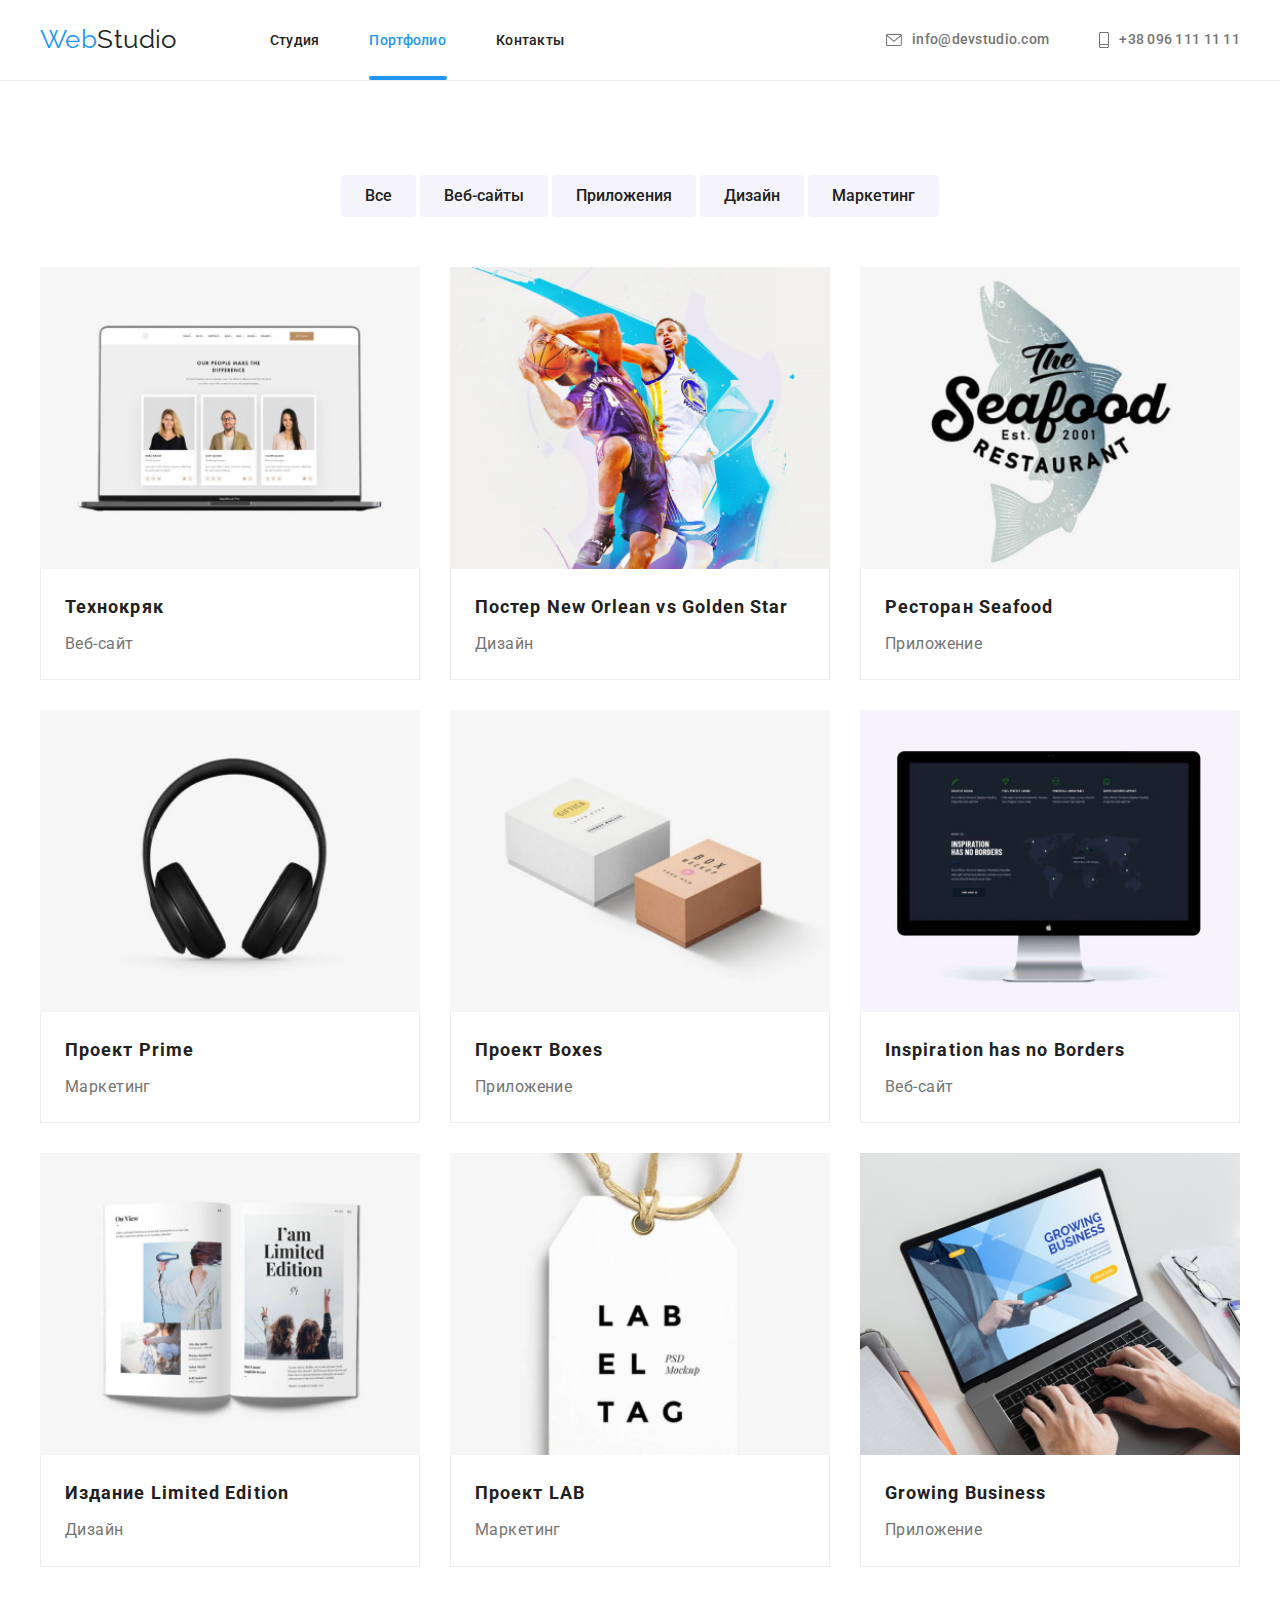
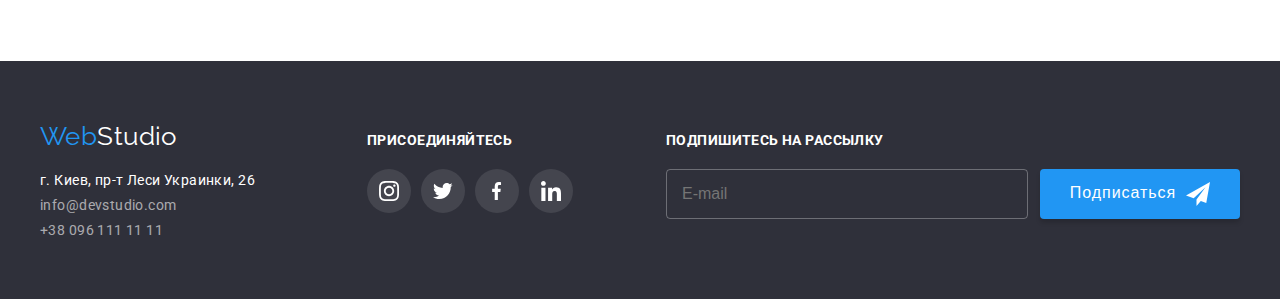
==== portfolio.html @ c222707d "Initial commit" ====
<!DOCTYPE html>
<html lang="ru">
<head>
    <meta charset="UTF-8">
    <meta http-equiv="X-UA-Compatible" content="IE=edge">
    <meta name="viewport" content="width=device-width, initial-scale=1.0">
    <title>WebStudio</title>
     <link rel="stylesheet" href="node_modules/modern-normalize/modern-normalize.css">
    <link href="https://fonts.googleapis.com/css2?family=Raleway:wght@700&family=Roboto:wght@400;500;700;900&display=swap" rel="stylesheet">
    <link rel="stylesheet" href="./css/style.css">
</head>
<body>
    <header class="header">
        <div class="container container-nav">
            <nav class="nav">
            <a href="./index.html" rel="noreferrer noopener" class="logo-link"><span class="logo-span">Web</span>Studio</a>
            <ul class="munu">
                <li class="munu-list"><a href="./index.html" target="_blank" rel="noreferrer noopener" class="menu-link">Студия</a></li>
                <li class="munu-list munu-list-portfolio"><a href="./portfolio.html" target="_blank" rel="noreferrer noopener" class="menu-link active">Портфолио</a></li>
                <li class="munu-list"><a href="#" target="_blank" rel="noreferrer noopener" class="menu-link">Контакты</a></li>
            </ul>
            </nav>
            <ul class="content">
                <li class="content-list content-mail">
                
                        <svg class="icons-logo" width="16" height="12">
                            <use href="./image/symbol-defs.svg#icon_mail"></use>
                        </svg>
                    
                  
                    <a href="mailto:info@devstudio.com" class="content-link">info@devstudio.com</a>
                </li>
                <li class="content-list content-phon">

                        <svg class="icons-logo" width="10" height="16">
                            <use href="./image/symbol-defs.svg#icon_phone"></use>
                        </svg>      
                                   

                    <a href="tel:0961111111" class="content-link">+38 096 111 11 11</a>
                </li>
            </ul>
        </div>
    </header>
    <main>
    
<section class="section portfolio">
    <div class="container">
        <h1 class="visually-hidden">Portfolio</h1>
            <ul class="portfolio-group">
                <li class="portfolio-list">
                    <button type="button" class="portfolio-button">Все</button>
                </li>
                <li class="portfolio-list">
                    <button type="button" class="portfolio-button">Веб-сайты</button>
                </li>
                <li class="portfolio-list">
                    <button type="button" class="portfolio-button">Приложения</button>
                </li>
                <li class="portfolio-list">
                    <button type="button" class="portfolio-button">Дизайн</button>
                </li>
                <li class="portfolio-list">
                    <button type="button" class="portfolio-button">Маркетинг</button>
                </li>
            </ul>

            <ul class="gallery">
                <li class="gallery-list">
                    <a class="gallery-link" href="#">
                        <img src="./image/website_1.jpg" alt="Технокряк" class="gallery-image" width="370" />
                        <div class="gallery-desc">
                            <p class="gallery-desc-text">Ресурс предлагает комплексные предложения с разным уровнем функционала и сервисов. Все это позволит посетителю получить исчерпывающие сведения? о компании или частном лице.</p>
                        </div>
                        <div class="gallery-cont">
                            <h2 class="gallery-title">Технокряк</h2>
                            <p class="gallery-text">Веб-сайт</p>
                        </div>
                    </a>
                </li>
                <li class="gallery-list">
                    <a class="gallery-link" href="#">
                    <image src="./image/basketball_2.jpg" alt="New Orlean vs Golden Star" class="gallery-image" width="370" />
                        <div class="gallery-desc">
                            <p class="gallery-desc-text">Ресурс предлагает комплексные предложения с разным уровнем функционала и сервисов. Все это позволит посетителю получить исчерпывающие сведения? о компании или частном лице.</p>
                        </div>
                        <div class="gallery-cont">
                            <h2 class="gallery-title">Постер New Orlean vs Golden Star</h2>
                            <p class="gallery-text">Дизайн</p>
                        </div>
                    </a>
                </li>
                <li class="gallery-list">
                    <a class="gallery-link" href="#">
                        <image src="./image/seafood_3.jpg" alt="Ресторан Seafood" class="gallery-image" width="370" />
                        <div class="gallery-desc">
                            <p class="gallery-desc-text">Ресурс предлагает комплексные предложения с разным уровнем функционала и сервисов. Все это позволит посетителю получить исчерпывающие сведения? о компании или частном лице.</p>
                        </div>
                        <div class="gallery-cont">
                            <h2 class="gallery-title">Ресторан Seafood</h2>
                            <p class="gallery-text">Приложение</p>
                        </div>
                    </a>
                </li>
                <li class="gallery-list">
                    <a class="gallery-link" href="#">
                        <image src="./image/headphones_4.jpg" alt="Проект Prime" class="gallery-image" width="370" />
                            <div class="gallery-desc">
                                <p class="gallery-desc-text">Ресурс предлагает комплексные предложения с разным уровнем функционала и сервисов. Все это позволит посетителю получить исчерпывающие сведения? о компании или частном лице.</p>
                            </div>
                            <div class="gallery-cont">
                                <h2 class="gallery-title">Проект Prime</h2>
                                <p class="gallery-text">Маркетинг</p>
                            </div>
                    </a>
                </li>
                <li class="gallery-list">
                    <a class="gallery-link" href="#">
                        <image src="./image/box_5.jpg" alt="Проект Boxes" class="gallery-image" width="370" />
                            <div class="gallery-desc">
                                <p class="gallery-desc-text">Ресурс предлагает комплексные предложения с разным уровнем функционала и сервисов. Все это позволит посетителю получить исчерпывающие сведения? о компании или частном лице.</p>
                            </div>
                            <div class="gallery-cont">
                                <h2 class="gallery-title">Проект Boxes</h2>
                                <p class="gallery-text">Приложение</p>
                            </div>
                </a>
                </li>
                <li class="gallery-list">
                    <a class="gallery-link" href="#">
                        <image src="./image/interface_6.jpg" alt="Вдохновение не имеет границ" class="gallery-image" width="370" />
                            <div class="gallery-desc">
                                <p class="gallery-desc-text">Ресурс предлагает комплексные предложения с разным уровнем функционала и сервисов. Все это позволит посетителю получить исчерпывающие сведения? о компании или частном лице.</p>
                            </div>
                            <div class="gallery-cont">
                                <h2 class="gallery-title">Inspiration has no Borders</h2>
                                <p class="gallery-text">Веб-сайт</p>
                            </div>
                    </a>     
                </li>
                <li class="gallery-list">
                    <a class="gallery-link" href="#">
                        <image src="./image/magazine_7.jpg" alt="Издание Limited Edition"  class="gallery-image" width="370" />
                            <div class="gallery-desc">
                                <p class="gallery-desc-text">Ресурс предлагает комплексные предложения с разным уровнем функционала и сервисов. Все это позволит посетителю получить исчерпывающие сведения? о компании или частном лице.</p>
                            </div>
                            <div class="gallery-cont">
                                <h2 class="gallery-title">Издание Limited Edition</h2>
                                <p class="gallery-text">Дизайн</p>
                            </div>
                    </a>        
                </li>
                <li class="gallery-list">
                    <a class="gallery-link" href="#">
                        <image src="./image/tag_8.jpg" alt="Проект LAB" class="gallery-image" width="370" />
                            <div class="gallery-desc">
                                <p class="gallery-desc-text">Ресурс предлагает комплексные предложения с разным уровнем функционала и сервисов. Все это позволит посетителю получить исчерпывающие сведения? о компании или частном лице.</p>
                            </div>
                            <div class="gallery-cont">
                                <h2 class="gallery-title">Проект LAB</h2>
                                <p class="gallery-text">Маркетинг</p>
                            </div>
                    </a>
                </li>
                <li class="gallery-list">
                    <a class="gallery-link" href="#">
                        <image src="./image/business_work_9.jpg" alt="Growing Business" class="gallery-image" width="370" />
                            <div class="gallery-desc">
                                <p class="gallery-desc-text">Ресурс предлагает комплексные предложения с разным уровнем функционала и сервисов. Все это позволит посетителю получить исчерпывающие сведения? о компании или частном лице.</p>
                            </div>
                                <div class="gallery-cont">
                                    <h2 class="gallery-title">Growing Business</h2>
                                    <p class="gallery-text">Приложение</p>
                                </div>
                    </a>
                </li>
            </ul>
    </div>
</section>
    </main>
    <footer class="footer">
        <div class="container footer-container">
            <div class="footer-first-block">
            <a href="#" rel="noreferrer noopener" class="logo-link link-footer"><span class="logo-span">Web</span>Studio</a>
                <address class="address">
                    <ul class="footer-content">
                        <li class="footer-list footer-address">г. Киев, пр-т Леси Украинки, 26</li>
                        <li class="footer-list">
                            <a href="mailto:info@devstudio.com" rel="noreferrer noopener" class="footer-link">info@devstudio.com</a>
                        </li>
                        <li class="footer-list">
                            <a href="tel:0961111111" rel="noreferrer noopener" class="footer-link">+38 096 111 11 11</a>
                        </li>
                    </ul>          
                </address>
            </div>
            <div class="footer-secko-block">
                <p class="footer-text-icon">присоединяйтесь</p>
                <ul class="footer-icon-block">
                    <li class="footer-icon-item">
                        <a href="#">
                            <svg class="footer-icon" width="20" height="20">
                                <use href="./image/symbol-defs.svg#icon_instagram-2"></use>
                            </svg> 
                        </a>
                    </li>
                    <li class="footer-icon-item">
                        <a href="#">
                            <svg class="footer-icon" width="20" height="20">
                                <use href="./image/symbol-defs.svg#icon_tw"></use>
                            </svg> 
                        </a>
                    </li>
                    <li class="footer-icon-item">
                        <a href="#">
                            <svg class="footer-icon" width="10" height="20">
                                <use href="./image/symbol-defs.svg#icon_facebook"></use>
                            </svg> 
                        </a>
                    </li>
                    <li class="footer-icon-item">
                        <a href="#">
                            <svg class="footer-icon" width="20" height="20">
                                <use href="./image/symbol-defs.svg#icon_linkedin"></use>
                            </svg> 
                        </a>
                    </li>
                </ul>
            </div>

            <div class="footer-form">
                <p class="footer-text-form">Подпишитесь на рассылку</p>
                <form class="footer-form-all">
                <!--<label for="mail" class="footer-label">E-mail</label> -->
                <input type="email" name="mail" class="footer-input" id="mail-footer"  placeholder="E-mail">
                <button class="form-button" type="submit" >Подписаться
                    <span class="form-buttom-wrap">
                    <svg class="form-telegram" width="24" height="24">
                        <use href="./image/symbol-defs.svg#icon-send"></use>
                    </svg> 
                    </span>
                </button>
                </form> 
            </div>

        </div>
    </footer>

</body>
</html>
---- css/style.css ----
:root {
    --brand-color: #2196F3;
    --secondary-color: #212121;
    --tripartite-color: #757575;
    --fourth-color: #ffffff;
    --black-color: #2F303A;
    --opacity-color: #ffffff99;
    --grey-color: #f5f4fa;
    --btn-hover: #188CE8;
    --border-color: #eeeeee;
    --icon-color: #AFB1B8;
    --card-set-gap: 30px;
}

body {
    font-family: 'Roboto', sans-serif;
    font-size: 14px;
    background-color: var(--fourth-color);
    color: var(--secondary-color);
    letter-spacing: 0.03em;
    margin: 0;
}

h1,
h2,
h3,
ul,
p {
    margin: 0;
}

img {
    display: block;
    max-width: 100%;
    height: auto;
}

.header {
    border-bottom: 1px solid #ECECEC;
}

.container {
    width: 1200px;
    padding-left: 15px;
    padding-right: 15px;
    margin: 0 auto;
}

.container-nav {
    display: flex;
    justify-content: space-between;
    padding-top: 24px;
    padding-bottom: 25px;
    
}

.nav {
    display: flex;
    
}

.logo-link {
    font-family: 'Raleway',sans-serif;
    font-size: 26px;
    line-height: 1.2;
    text-decoration: none;
    color: var(--secondary-color);
}

.logo-span {
    color: var(--brand-color);
}

.icons-logo {
    margin-right: 10px;
    fill: var(--tripartite-color);
}

.icons-logo:hover,
.icons-logo:focus {
    /*fill:var(--brand-color);*/
    transition: fill 250ms cubic-bezier(0.4, 0, 0.2, 1);
}

ul {
    list-style-type: none;
    padding: 0;
}

a {
    text-decoration: none;
}

.munu {
    display: flex;
    position: relative;
    align-items: center;
    margin-left: 93px;
}

.content {
    display: flex;
    align-items: center;
}

.munu-list {
    margin-right: 50px;
}

.munu-list:last-child {
    margin-right: 0px;
}

.munu-list-studio::after {
    content: '';
    display: flex;
    position: absolute;
    bottom: 0;
    margin-bottom: -25px;
    width: 48px;
    height: 4px;
    background: var(--brand-color);
    border-radius: 2px;
}


.munu-list-portfolio::after {
    content: '';
    display: flex;
    position: absolute;
    bottom: 0;
    margin-bottom: -25px;
    width: 78px;
    height: 4px;
    background: var(--brand-color);
    border-radius: 2px;
}

.content-list {
    display: flex;
    align-items: center;
    margin-left: 50px;
}
.content-list:first-child {
    margin-left: 0px;
}

.menu-link,
.content-link {
    font-weight: 500;
    line-height: 1.15px;
    letter-spacing: 0.02em;
    color: var(--secondary-color);
}

.menu-link,
.content-link {
    text-decoration: none;
}

.content-link {
    color: var(--tripartite-color);
}


.content-list:hover .icons-logo,
.content-list:focus .icons-logo {
    fill:var(--brand-color);
    transition: fill 250ms cubic-bezier(0.4, 0, 0.2, 1);
}

.munu .menu-link:hover,
.munu .menu-link:focus {
    color: var(--brand-color);
    transition: color 250ms cubic-bezier(0.4, 0, 0.2, 1);
}

.content .content-link:hover,
.content .content-link:focus {
    color: var(--brand-color);
    transition: color 250ms cubic-bezier(0.4, 0, 0.2, 1);
}

.active {
    color: var(--brand-color);
}

/*effective*/
.section {
    padding-top: 94px;
    padding-bottom: 94px;
}

.container-effective {
   
    text-align: center;
}

.effective {
       max-width: 1600px;
       height: 600px;
       margin: 0 auto;
       background-image: linear-gradient(to right, rgba(47, 48, 58, 0.4), rgba(47, 48, 58, 0.4)),
       url(../image/background_img.jpg);
        background-size: cover;
       background-color: var(--black-color);
       background-repeat: no-repeat;
}

.effective-title {
    font-weight: 900;
    font-size: 44px;
    line-height: 1.4;
    letter-spacing: 0.06em;
    text-transform: uppercase;
    color: var(--fourth-color);
    padding-top: 200px;
    
}

.effective-btn {
    font-family: 'Roboto', sans-serif;
    font-weight: 500;
    font-size: 16px;
    line-height: 1.9;
    align-items: center;
    text-align: center;
    letter-spacing: 0.06em;
    background-color: var(--brand-color);
    color: var(--fourth-color);
    min-width: 200px;
    min-height: 50px;
    box-shadow: 0px 4px 4px rgba(0, 0, 0, 0.15);
    border-radius: 4px;
    border-color: transparent;
    cursor: pointer;
    margin-top: 30px;
}

.effective-btn:hover,
.effective-btn:focus {
    background-color: var(--btn-hover);
    transition: background-color 250ms cubic-bezier(0.4, 0, 0.2, 1);
}



.visually-hidden {
    position: absolute;
    width: 1px;
    height: 1px;
    margin: -1px;
    padding: 0;
    overflow: hidden;
    border: 0;
    clip: rect(0 0 0 0);
}
.рeculiarities-tit-hide {
    font-size: 36px;
    line-height: 1.17;
    
    text-align: center;
}

.рeculiarities-img {
    display: flex;
    justify-content: center;
    align-items: center;
    min-height: 120px;
    background: var(--grey-color);
    text-align: center;
    border-radius: 4px;
}

.рeculiarities-title {
    margin-top: 30px;
    margin-bottom: 10px;
    line-height: 1.15;
    text-transform: uppercase; 
}

.рeculiarities-list {
    display: flex;
    justify-content: space-between;
}

.рeculiarities-block {
    width: 270px;
}

.рeculiarities-text {
    line-height: 1.7;
    color: var(--tripartite-color);
}

/*we-doing----------------we-doing*/

.we-doing {
    padding-top: 0;
}

.we-doing-title {
    font-size: 36px;
    line-height: 1.17;
    text-align: center;
    margin-bottom: 50px;
    
}

.we-doing-block {
    display: flex;
    flex-wrap: wrap;
    justify-content: space-between;
    
}

.our-team {
    background-color: var(--grey-color);
}


.our-team-block {
    display: flex;
    flex-wrap: wrap;
    justify-content: space-between; 
}

.we-doing-etem {
    position: relative;
}

.we-doing-text {
    position: absolute;
    width: 100%;
    font-size: 14px;
    line-height: 1.14;
    font-family: Roboto;
    font-weight: 500;
    text-align: center;
    padding-top: 27px;
    padding-bottom: 27px;
    color: var(--fourth-color);
    background-color: rgba(47, 48, 58, 0.8);
    text-transform: uppercase;
    left: 0;
    bottom: 0;
    
}



.our-team-social-networks {
    display: flex;
    justify-content: center;
    margin-top: 16px;
}


.our-team-networks {
    width: 44px;
    height: 44px;
    text-align: center;
    margin-right: 10px;
    border-radius: 50%;
    background: var(--fourth-color);  
}

.our-team-networks:last-child {
    margin-right: 0;
}

.our-team-icons {
    position: relative;
    top: 12px;
    fill: var(--icon-color);
}

.our-team-icons:hover,
.our-team-icons:focus {
    fill: var(--fourth-color);
}

.our-team-networks:hover,
.our-team-networks:focus {
    background: var(--brand-color);
}

.our-team-networks:hover .our-team-icons,
.our-team-networks:focus .our-team-icons {
    fill: var(--fourth-color);
    transition:  fill 250ms cubic-bezier(0.4, 0, 0.2, 1);
}


.our-team-list {
    box-shadow: 0px 1px 3px rgba(0, 0, 0, 0.12),
    0px 1px 1px rgba(0, 0, 0, 0.14),
    0px 2px 1px rgba(0, 0, 0, 0.2);
}


.our-team-cont {
    background: var(--fourth-color);
    border-radius: 0px 0px 4px 4px;
    padding-top: 30px;
    padding-bottom: 30px;
}

.our-team-title {
    font-size: 16px;
    line-height: 1.18;
    text-align: center;
    margin-bottom: 50px;
}


.our-team-title {
    margin-bottom: 10px;
    font-weight: 500;
    color: var(--secondary-color);
}

.our-team-title-text {
    font-size: 36px;
    line-height: 1.17;
    margin-bottom: 50px;
    text-align: center;
    color: var(--secondary-color);  
}

.our-team-text {  
    font-size: 16px;
    line-height: 1.18;
    text-align: center;
    color: var(--tripartite-color);
}


.clients-title {
    font-size: 36px;
    line-height: 1.17;
    text-align: center;
    margin-bottom: 50px;
}

.clients-block {
    display: flex;
    justify-content: space-between;
}

.clients-item {
    width: 170px;
    height: 90px;
    border-radius: 4px;
    text-align: center;
    border: 1px solid var(--icon-color); 
}

.clients-icons {
    margin-top: 23px;
    fill: var(--icon-color);
}

.clients-item:hover .clients-icons,
.clients-item:focus .clients-icons {
    fill: var(--brand-color);
    transition: fill 250ms cubic-bezier(0.4, 0, 0.2, 1);
}

.clients-item:hover,
.clients-item:focus {
    border: 1px solid var(--brand-color);
    transition: border 250ms cubic-bezier(0.4, 0, 0.2, 1);
}

.clients-icons:hover,
.clients-icons:focus {
    fill: var(--brand-color);
    transition: fill 250ms cubic-bezier(0.4, 0, 0.2, 1);
}

/* footer*/

.footer-container {
    display: flex;
    align-items: baseline;
}

.footer-first-block {
    flex-grow: 1;
}


.footer-secko-block {
    margin-left: 70px;
}



.footer-icon-block {
    display: flex;
}

.footer {
    padding-top: 60px;
    padding-bottom: 60px;
    background-color: var(--black-color);
}

.footer-list {
    margin-bottom: 9px;
}

.footer-list:last-child {
    margin-bottom: 0;
}

.link-footer,
.footer-address {
    font-style: normal;
    color: var(--fourth-color);
}

.footer-link {
    font-style: normal;
    line-height: 1.17;
    text-decoration: none;
    color: var(--opacity-color);
}

.address {
    margin-top: 20px;
}


.footer-text-icon, 
.footer-text-form {
    font-weight: 700;
    font-size: 14px;
    line-height: 1.14;
    letter-spacing: 0.03em;
    color: var(--fourth-color);
    text-transform: uppercase;
    margin-bottom: 20px;
}


.footer-icon-item {
    width: 44px;
    height: 44px;
    text-align: center;
    margin-right: 10px;
    background-color: rgba(255, 255, 255, 0.1);
    border-radius: 50%; 
}

.footer-icon-item:hover,
.footer-icon-item:focus {
     background-color: var(--brand-color);
     transition: background-color 250ms cubic-bezier(0.4, 0, 0.2, 1);
}

.footer-icon-item:last-child {
    margin-right: 0;
}

.footer-icon {
    position: relative;
    top: 12px;
    fill: var(--fourth-color);
}


.footer-form-all {
    display: flex;
}

.footer-form {
    margin-left: 93px;
}

.footer-input {
    width: 343px;
    height: 46px;
    font-size: 16px;
    line-height: 1.2;
    border: 1px solid rgba(255, 255, 255, 0.3);
    color: var(--fourth-color);
    border-radius: 4px;
    background: transparent;
    padding-left: 15px;
}

.footer-label {
    position: absolute;
    padding-top: 15px;
    padding-left: 16px;
    font-size: 16px;
    line-height: 1.2;
    color: rgba(255, 255, 255, 0.6);
}

.form-button {
    display: inline-flex;
    justify-content: center;
    min-width: 200px;
    min-height: 50px;
    font-size: 16px;
    line-height: 1.8;
    align-items: center;
    text-align: center;
    letter-spacing: 0.06em;
    color: #FFFFFF;
    box-shadow: 0px 4px 4px rgba(0, 0, 0, 0.15);
    border: 0px;
    border-radius: 4px;
    background: var(--brand-color);
    margin-left: 12px;
    cursor: pointer;
}

.form-buttom-wrap {
    width: 24px;
    height: 24px;
    margin-left: 10px;
}

.form-button:hover,
.form-button:focus {
    background-color: var(--btn-hover);
    transition: background-color 250ms cubic-bezier(0.4, 0, 0.2, 1);
  }


/*portfolio*/
.portfolio-group {
    display: flex;
    justify-content: center;
    margin-bottom: 50px;
    
}

.portfolio-list:nth-child(2n) {
    margin-left: 4px;
    margin-right: 4px;
}

.gallery {
    display: flex;
    flex-wrap: wrap;
    justify-content: space-between;
    
    margin-left: calc(-1 * var(--card-set-gap));
    margin-top: calc(-1 * var(--card-set-gap));
}

.portfolio-button {
    font-family: 'Roboto', sans-serif;
    font-weight: 500;
    font-size: 16px;
    line-height: 1.6;
    text-align: center;
    padding: 6px 22px;
    background: var(--grey-color);
    color: var(--secondary-color);
    border-radius: 4px;
    border-color: transparent;
    cursor: pointer;
}

.portfolio-button:hover,
.portfolio-button:focus {
    color: var(--fourth-color);
    background-color: var(--brand-color);
    transition: background-color, color 250ms cubic-bezier(0.4, 0, 0.2, 1);
}

.gallery-cont {
    position: relative;
    z-index: 1;
    background: var(--fourth-color);
    padding: 20px 24px;
    border-bottom: 1px solid var(--border-color);
    border-left: 1px solid var(--border-color);
    border-right: 1px solid var(--border-color);
}

.gallery-title {
    font-size: 18px;
    line-height: 2;
    letter-spacing: 0.06em;
    margin-bottom: 4px;
    color: var(--secondary-color); 
}


.gallery>.gallery-list {
    position: relative;
    overflow: hidden;
    flex-basis: calc(100% / 3 - var(--card-set-gap));
    margin-left: var(--card-set-gap);
    margin-top: var(--card-set-gap);
}

.gallery-image {
    min-width: 100%;
}


.gallery-desc {
    position: absolute;
    min-width: 100%;
    height: 302px;
    overflow: hidden;
    background-color: rgba(33, 150, 243, 0.9);
    transform: translateY(0%);
    transition: transform 250ms cubic-bezier(0.4, 0, 0.2, 1);
}



.gallery-desc-text {
    font-size: 18px;
    line-height: 1.5;
    padding: 63px 24px;
    color: var(--fourth-color);
}


.gallery-list:hover .gallery-desc, 
.gallery-list:focus .gallery-desc {
    transform: translateY(-100%);
    transition: transform 250ms cubic-bezier(0.4, 0, 0.2, 1);
}

.gallery-list:hover,
.gallery-list:focus{
    box-shadow: 0px 1px 1px rgba(0, 0, 0, 0.12),
    0px 4px 4px rgba(0, 0, 0, 0.06),
    1px 4px 6px rgba(0, 0, 0, 0.16);
    transition: box-shadow 250ms cubic-bezier(0.4, 0, 0.2, 1);
}

.gallery-link {
    display: block;
}

.gallery-text {
    font-size: 16px;
    line-height: 1.9;
    color: var(--tripartite-color);
}

.backdrop {
    position: fixed;
    top: 0;
    left: 0;
    width: 100%;
    height: 100%;
    background-color: rgba(0, 0, 0, 0.2);
    opacity: 1;
    transition: opacity 250ms cubic-bezier(0.4, 0, 0.2, 1);

}


.backdrop.is-hidden {
    opacity: 0;
    pointer-events: none;
}

.modal {
    position: absolute;
    top: 50%;
    left: 50%;
    padding: 40px;
    min-width: 528px;
    min-height: 581px;
    background-color: var(--fourth-color);
    transform: translate(-50%, -50%) scale(1);
    transition: transform 250ms cubic-bezier(0.4, 0, 0.2, 1);

}

.backdrop.is-hidden .modal {
    transform: translate(-50%, -50%) scale(0.9);
}


.backdrop-button {
    display: flex;
    justify-content: center;
    align-items: center;
    position: fixed;
    right: 8px;
    top: 8px;
    width: 30px;
    height: 30px;
    border-radius: 50%;
    background-color: var(--fourth-color);
    border: 1px solid rgba(0, 0, 0, 0.1);
    cursor: pointer;
}

.modal-close-icon {
    fill: #000000;
}

.modal-title {
    font-family: Roboto;
    font-style: normal;
    font-weight: 700;
    font-size: 20px;
    line-height: 1.15;  
    color: var(--secondary-color);
    text-align: center;
    margin-bottom: 12px;
}


.form {
    width: 448px;
    height: 342px;
    margin: 0 auto;
    text-align: center;
    
}


.input-block {
    position: relative;
    margin-top: 10px;
}


label, input {
    display:block;
}

.form-label {
    display: flex;
    font-family: Roboto;
    font-weight: 500;
    font-size: 12px;
    line-height: 1.1;
    letter-spacing: 0.01em;
    margin-bottom: 4px;

    color: var(--tripartite-color);
}

.form-input {
    width: 100%;
    height: 40px;
    padding-left: 40px;
    border: 1px solid rgba(33, 33, 33, 0.2);
    box-sizing: border-box;
    border-radius: 4px;
    
}

.form-textarea {
    display: block;
    height: 120px;
    padding: 15px 10px;
    resize: none;
}

.form-textarea::placeholder {
    font-family: Roboto,sans-serif;
    color: var(--tripartite-color);
    font-size: 14px;
    line-height: 1.14;
    letter-spacing: 0.01em;
} 


.button-form {
    min-width: 200px;
    height: 50px;
    font-family: Roboto, sans-serif;
    font-weight: 700;
    font-size: 16px;
    line-height: 1.9;
    letter-spacing: 0.06em;
    background-color: var(--brand-color);
    color: var(--fourth-color);
    margin-top: 30px;
    border: 0px;
    box-shadow: 0px 4px 4px rgba(0, 0, 0, 0.15);
    border-radius: 4px;
    cursor: pointer;
}

.button-form:hover,
.button-form:focus {
    background-color: var(--btn-hover);
    transition: background-color 250ms cubic-bezier(0.4, 0, 0.2, 1);
  }

.input-icon {
    display: inline-block;
    position: absolute;
    top: 35%;
    left: 15px;
    transform: translateY(50%);

}

.form-input:focus ~ .input-icon{
    fill: var(--brand-color);
    transition: background-color 250ms cubic-bezier(0.4, 0, 0.2, 1);
}

.www:focus ~ .form-textarea{
    fill: var(--brand-color);
    transition: background-color 250ms cubic-bezier(0.4, 0, 0.2, 1);
}


.form-input, .footer-input:focus-visible {
    outline: 0;
    outline-offset: 0;
}

.form-input:focus {
    border: 1px solid var(--brand-color);
    transition: background-color 250ms cubic-bezier(0.4, 0, 0.2, 1);
}

.label-checkbox-block {
    margin-top: 20px;
}

.label-checkbox {
    display: flex;
    justify-content: center;
    align-items: center;
    margin-top: 20px;   
}

.label-text{
    font-size: 14px;
    line-height: 1.7;
    color: var(--tripartite-color);
    margin-left: 8px;
}

.label-underline {
    color: var(--brand-color);
    text-decoration: underline;
}

.checkbox {
    position: absolute;
    appearance: none;
}

.icon-checkbox {
    display: inline-block;
    width: 16px;
    height: 15px;
    background: #FFFFFF;
    border: 2px solid var(--secondary-color);
    border-radius: 4px;
    box-sizing: unset;
}

.checkbox:checked + .icon-checkbox{
    background: var(--brand-color);
    background-image: url(../image/icon-check.svg);
    border: 2px solid var(--brand-color);
}
/*-------------------------------------------------*/
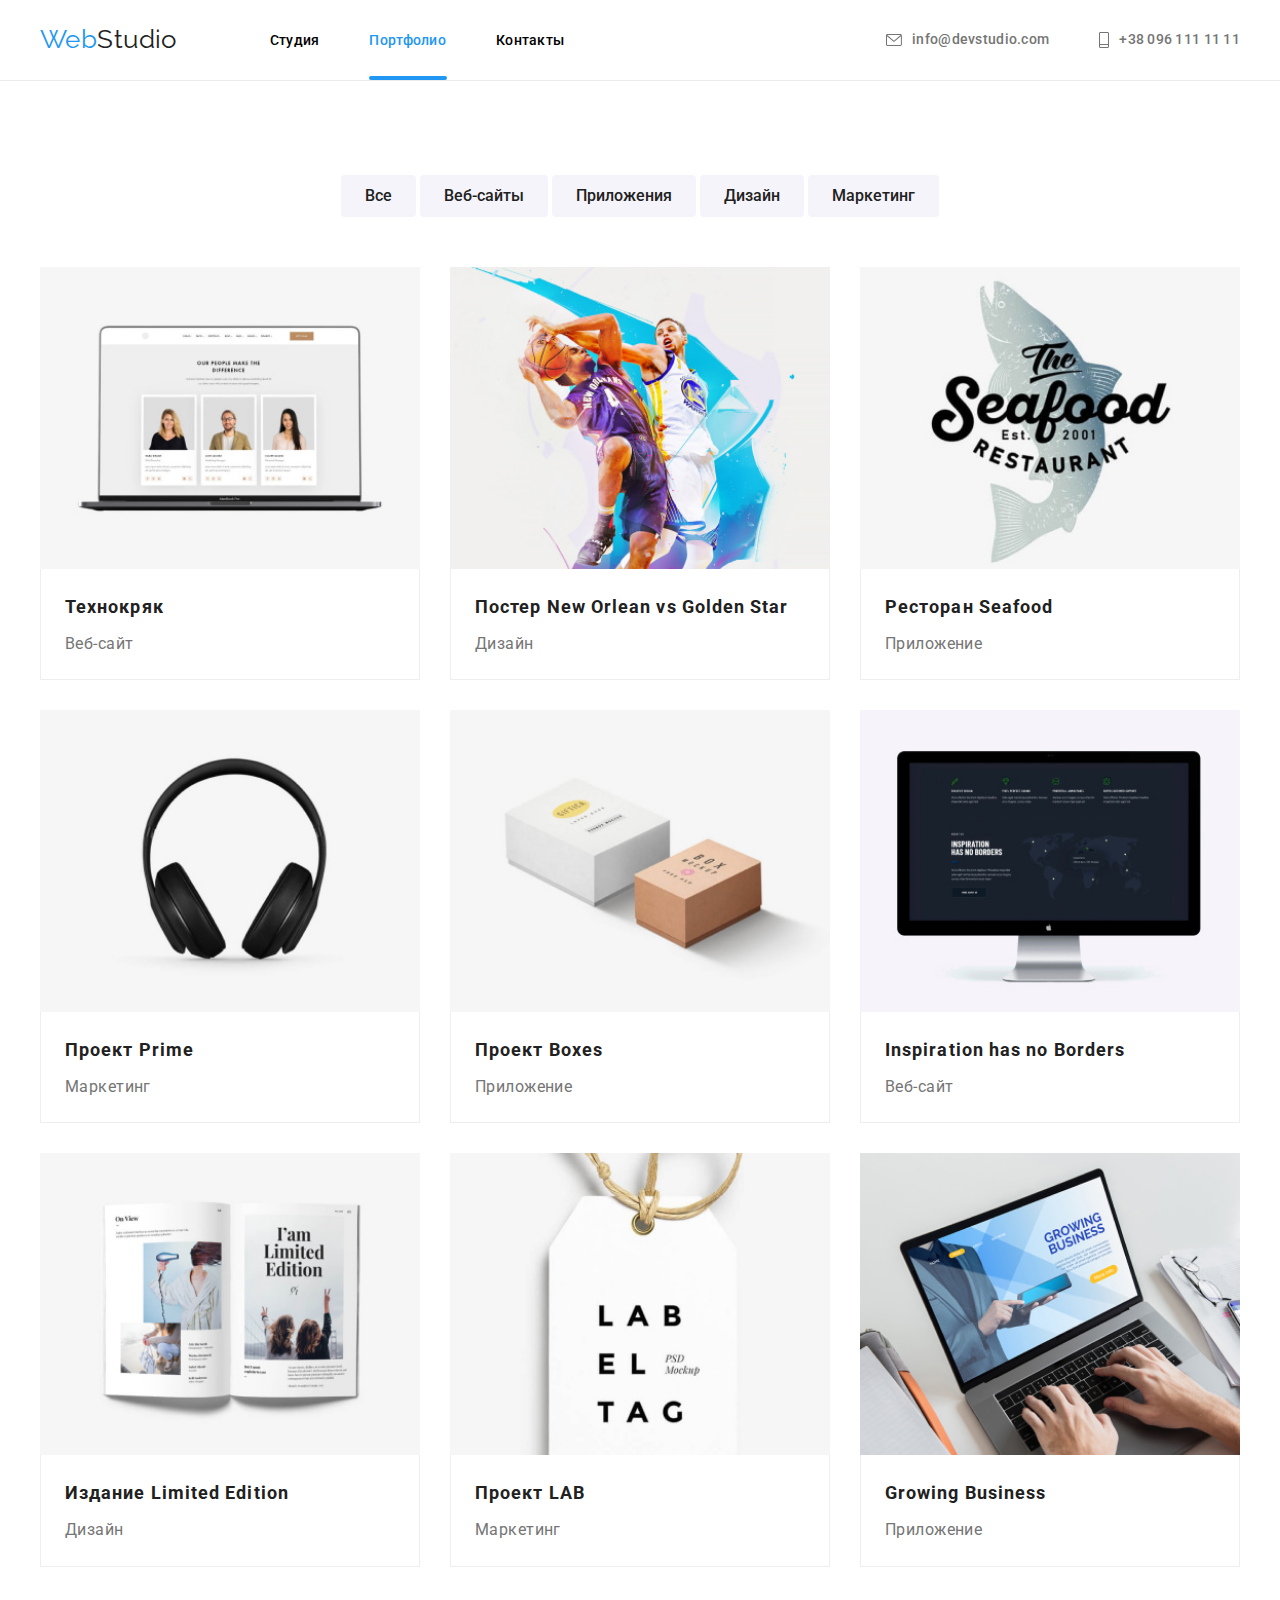
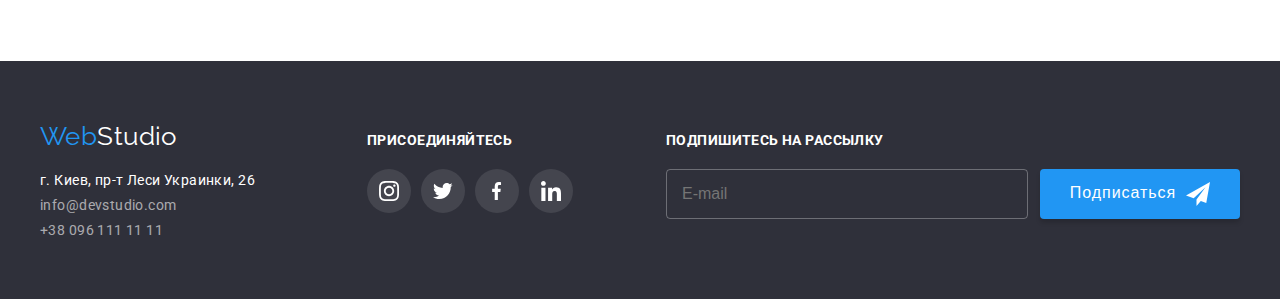
==== commit 8da24480: "sass" ====
--- a/portfolio.html
+++ b/portfolio.html
@@ -7,170 +7,170 @@
     <title>WebStudio</title>
      <link rel="stylesheet" href="node_modules/modern-normalize/modern-normalize.css">
     <link href="https://fonts.googleapis.com/css2?family=Raleway:wght@700&family=Roboto:wght@400;500;700;900&display=swap" rel="stylesheet">
-    <link rel="stylesheet" href="./css/style.css">
+    <link rel="stylesheet" href="./css/portfolio.min.css">
 </head>
 <body>
     <header class="header">
-        <div class="container container-nav">
+        <div class="container container__nav">
             <nav class="nav">
-            <a href="./index.html" rel="noreferrer noopener" class="logo-link"><span class="logo-span">Web</span>Studio</a>
-            <ul class="munu">
-                <li class="munu-list"><a href="./index.html" target="_blank" rel="noreferrer noopener" class="menu-link">Студия</a></li>
-                <li class="munu-list munu-list-portfolio"><a href="./portfolio.html" target="_blank" rel="noreferrer noopener" class="menu-link active">Портфолио</a></li>
-                <li class="munu-list"><a href="#" target="_blank" rel="noreferrer noopener" class="menu-link">Контакты</a></li>
+            <a href="./index.html" rel="noreferrer noopener" class="logo__link"><span class="logo__span">Web</span>Studio</a>
+            <ul class="menu">
+                <li class="menu__item"><a href="./index.html" target="_blank" rel="noreferrer noopener" class="menu__link">Студия</a></li>
+                <li class="menu__item menu__item--portfolio"><a href="./portfolio.html" target="_blank" rel="noreferrer noopener" class="menu__link menu__link--active">Портфолио</a></li>
+                <li class="menu__item"><a href="#" target="_blank" rel="noreferrer noopener" class="menu__link">Контакты</a></li>
             </ul>
             </nav>
             <ul class="content">
-                <li class="content-list content-mail">
+                <li class="content__item content-mail">
                 
-                        <svg class="icons-logo" width="16" height="12">
+                        <svg class="content__icons" width="16" height="12">
                             <use href="./image/symbol-defs.svg#icon_mail"></use>
                         </svg>
                     
                   
-                    <a href="mailto:info@devstudio.com" class="content-link">info@devstudio.com</a>
-                </li>
-                <li class="content-list content-phon">
-
-                        <svg class="icons-logo" width="10" height="16">
+                    <a href="mailto:info@devstudio.com" class="content__link">info@devstudio.com</a>
+                </li>
+                <li class="content__item content-phon">
+
+                        <svg class="content__icons" width="10" height="16">
                             <use href="./image/symbol-defs.svg#icon_phone"></use>
                         </svg>      
                                    
 
-                    <a href="tel:0961111111" class="content-link">+38 096 111 11 11</a>
+                    <a href="tel:0961111111" class="content__link">+38 096 111 11 11</a>
                 </li>
             </ul>
         </div>
     </header>
     <main>
     
-<section class="section portfolio">
+<section class="section portfolio-btn">
     <div class="container">
-        <h1 class="visually-hidden">Portfolio</h1>
-            <ul class="portfolio-group">
-                <li class="portfolio-list">
-                    <button type="button" class="portfolio-button">Все</button>
-                </li>
-                <li class="portfolio-list">
-                    <button type="button" class="portfolio-button">Веб-сайты</button>
-                </li>
-                <li class="portfolio-list">
-                    <button type="button" class="portfolio-button">Приложения</button>
-                </li>
-                <li class="portfolio-list">
-                    <button type="button" class="portfolio-button">Дизайн</button>
-                </li>
-                <li class="portfolio-list">
-                    <button type="button" class="portfolio-button">Маркетинг</button>
+        <h1 class="рeculiarities__title--hidden">Portfolio</h1>
+            <ul class="portfolio-btn__group">
+                <li class="portfolio-btn__item">
+                    <button type="button" class="portfolio-btn__button">Все</button>
+                </li>
+                <li class="portfolio-btn__item">
+                    <button type="button" class="portfolio-btn__button">Веб-сайты</button>
+                </li>
+                <li class="portfolio-btn__item">
+                    <button type="button" class="portfolio-btn__button">Приложения</button>
+                </li>
+                <li class="portfolio-btn__item">
+                    <button type="button" class="portfolio-btn__button">Дизайн</button>
+                </li>
+                <li class="portfolio-btn__item">
+                    <button type="button" class="portfolio-btn__button">Маркетинг</button>
                 </li>
             </ul>
 
             <ul class="gallery">
-                <li class="gallery-list">
-                    <a class="gallery-link" href="#">
-                        <img src="./image/website_1.jpg" alt="Технокряк" class="gallery-image" width="370" />
-                        <div class="gallery-desc">
-                            <p class="gallery-desc-text">Ресурс предлагает комплексные предложения с разным уровнем функционала и сервисов. Все это позволит посетителю получить исчерпывающие сведения? о компании или частном лице.</p>
-                        </div>
-                        <div class="gallery-cont">
-                            <h2 class="gallery-title">Технокряк</h2>
-                            <p class="gallery-text">Веб-сайт</p>
-                        </div>
-                    </a>
-                </li>
-                <li class="gallery-list">
-                    <a class="gallery-link" href="#">
-                    <image src="./image/basketball_2.jpg" alt="New Orlean vs Golden Star" class="gallery-image" width="370" />
-                        <div class="gallery-desc">
-                            <p class="gallery-desc-text">Ресурс предлагает комплексные предложения с разным уровнем функционала и сервисов. Все это позволит посетителю получить исчерпывающие сведения? о компании или частном лице.</p>
-                        </div>
-                        <div class="gallery-cont">
-                            <h2 class="gallery-title">Постер New Orlean vs Golden Star</h2>
-                            <p class="gallery-text">Дизайн</p>
-                        </div>
-                    </a>
-                </li>
-                <li class="gallery-list">
-                    <a class="gallery-link" href="#">
-                        <image src="./image/seafood_3.jpg" alt="Ресторан Seafood" class="gallery-image" width="370" />
-                        <div class="gallery-desc">
-                            <p class="gallery-desc-text">Ресурс предлагает комплексные предложения с разным уровнем функционала и сервисов. Все это позволит посетителю получить исчерпывающие сведения? о компании или частном лице.</p>
-                        </div>
-                        <div class="gallery-cont">
-                            <h2 class="gallery-title">Ресторан Seafood</h2>
-                            <p class="gallery-text">Приложение</p>
-                        </div>
-                    </a>
-                </li>
-                <li class="gallery-list">
-                    <a class="gallery-link" href="#">
-                        <image src="./image/headphones_4.jpg" alt="Проект Prime" class="gallery-image" width="370" />
-                            <div class="gallery-desc">
-                                <p class="gallery-desc-text">Ресурс предлагает комплексные предложения с разным уровнем функционала и сервисов. Все это позволит посетителю получить исчерпывающие сведения? о компании или частном лице.</p>
-                            </div>
-                            <div class="gallery-cont">
-                                <h2 class="gallery-title">Проект Prime</h2>
-                                <p class="gallery-text">Маркетинг</p>
-                            </div>
-                    </a>
-                </li>
-                <li class="gallery-list">
-                    <a class="gallery-link" href="#">
-                        <image src="./image/box_5.jpg" alt="Проект Boxes" class="gallery-image" width="370" />
-                            <div class="gallery-desc">
-                                <p class="gallery-desc-text">Ресурс предлагает комплексные предложения с разным уровнем функционала и сервисов. Все это позволит посетителю получить исчерпывающие сведения? о компании или частном лице.</p>
-                            </div>
-                            <div class="gallery-cont">
-                                <h2 class="gallery-title">Проект Boxes</h2>
-                                <p class="gallery-text">Приложение</p>
+                <li class="gallery__item">
+                    <a class="gallery__link" href="#">
+                        <img src="./image/website_1.jpg" alt="Технокряк" class="gallery__image" width="370" />
+                        <div class="gallery__desc">
+                            <p class="gallery__paragraph">Ресурс предлагает комплексные предложения с разным уровнем функционала и сервисов. Все это позволит посетителю получить исчерпывающие сведения? о компании или частном лице.</p>
+                        </div>
+                        <div class="gallery__wrap">
+                            <h2 class="gallery__title">Технокряк</h2>
+                            <p class="gallery__text">Веб-сайт</p>
+                        </div>
+                    </a>
+                </li>
+                <li class="gallery__item">
+                    <a class="gallery__link" href="#">
+                    <image src="./image/basketball_2.jpg" alt="New Orlean vs Golden Star" class="gallery__image" width="370" />
+                        <div class="gallery__desc">
+                            <p class="gallery__paragraph">Ресурс предлагает комплексные предложения с разным уровнем функционала и сервисов. Все это позволит посетителю получить исчерпывающие сведения? о компании или частном лице.</p>
+                        </div>
+                        <div class="gallery__wrap">
+                            <h2 class="gallery__title">Постер New Orlean vs Golden Star</h2>
+                            <p class="gallery__text">Дизайн</p>
+                        </div>
+                    </a>
+                </li>
+                <li class="gallery__item">
+                    <a class="gallery__link" href="#">
+                        <image src="./image/seafood_3.jpg" alt="Ресторан Seafood" class="gallery__image" width="370" />
+                        <div class="gallery__desc">
+                            <p class="gallery__paragraph">Ресурс предлагает комплексные предложения с разным уровнем функционала и сервисов. Все это позволит посетителю получить исчерпывающие сведения? о компании или частном лице.</p>
+                        </div>
+                        <div class="gallery__wrap">
+                            <h2 class="gallery__title">Ресторан Seafood</h2>
+                            <p class="gallery__text">Приложение</p>
+                        </div>
+                    </a>
+                </li>
+                <li class="gallery__item">
+                    <a class="gallery__link" href="#">
+                        <image src="./image/headphones_4.jpg" alt="Проект Prime" class="gallery__image" width="370" />
+                            <div class="gallery__desc">
+                                <p class="gallery__paragraph">Ресурс предлагает комплексные предложения с разным уровнем функционала и сервисов. Все это позволит посетителю получить исчерпывающие сведения? о компании или частном лице.</p>
+                            </div>
+                            <div class="gallery__wrap">
+                                <h2 class="gallery__title">Проект Prime</h2>
+                                <p class="gallery__text">Маркетинг</p>
+                            </div>
+                    </a>
+                </li>
+                <li class="gallery__item">
+                    <a class="gallery__link" href="#">
+                        <image src="./image/box_5.jpg" alt="Проект Boxes" class="gallery__image" width="370" />
+                            <div class="gallery__desc">
+                                <p class="gallery__paragraph">Ресурс предлагает комплексные предложения с разным уровнем функционала и сервисов. Все это позволит посетителю получить исчерпывающие сведения? о компании или частном лице.</p>
+                            </div>
+                            <div class="gallery__wrap">
+                                <h2 class="gallery__title">Проект Boxes</h2>
+                                <p class="gallery__text">Приложение</p>
                             </div>
                 </a>
                 </li>
-                <li class="gallery-list">
-                    <a class="gallery-link" href="#">
-                        <image src="./image/interface_6.jpg" alt="Вдохновение не имеет границ" class="gallery-image" width="370" />
-                            <div class="gallery-desc">
-                                <p class="gallery-desc-text">Ресурс предлагает комплексные предложения с разным уровнем функционала и сервисов. Все это позволит посетителю получить исчерпывающие сведения? о компании или частном лице.</p>
-                            </div>
-                            <div class="gallery-cont">
-                                <h2 class="gallery-title">Inspiration has no Borders</h2>
-                                <p class="gallery-text">Веб-сайт</p>
+                <li class="gallery__item">
+                    <a class="gallery__link" href="#">
+                        <image src="./image/interface_6.jpg" alt="Вдохновение не имеет границ" class="gallery__image" width="370" />
+                            <div class="gallery__desc">
+                                <p class="gallery__paragraph">Ресурс предлагает комплексные предложения с разным уровнем функционала и сервисов. Все это позволит посетителю получить исчерпывающие сведения? о компании или частном лице.</p>
+                            </div>
+                            <div class="gallery__wrap">
+                                <h2 class="gallery__title">Inspiration has no Borders</h2>
+                                <p class="gallery__text">Веб-сайт</p>
                             </div>
                     </a>     
                 </li>
-                <li class="gallery-list">
-                    <a class="gallery-link" href="#">
-                        <image src="./image/magazine_7.jpg" alt="Издание Limited Edition"  class="gallery-image" width="370" />
-                            <div class="gallery-desc">
-                                <p class="gallery-desc-text">Ресурс предлагает комплексные предложения с разным уровнем функционала и сервисов. Все это позволит посетителю получить исчерпывающие сведения? о компании или частном лице.</p>
-                            </div>
-                            <div class="gallery-cont">
-                                <h2 class="gallery-title">Издание Limited Edition</h2>
-                                <p class="gallery-text">Дизайн</p>
+                <li class="gallery__item">
+                    <a class="gallery__link" href="#">
+                        <image src="./image/magazine_7.jpg" alt="Издание Limited Edition"  class="gallery__image" width="370" />
+                            <div class="gallery__desc">
+                                <p class="gallery__paragraph">Ресурс предлагает комплексные предложения с разным уровнем функционала и сервисов. Все это позволит посетителю получить исчерпывающие сведения? о компании или частном лице.</p>
+                            </div>
+                            <div class="gallery__wrap">
+                                <h2 class="gallery__title">Издание Limited Edition</h2>
+                                <p class="gallery__text">Дизайн</p>
                             </div>
                     </a>        
                 </li>
-                <li class="gallery-list">
-                    <a class="gallery-link" href="#">
-                        <image src="./image/tag_8.jpg" alt="Проект LAB" class="gallery-image" width="370" />
-                            <div class="gallery-desc">
-                                <p class="gallery-desc-text">Ресурс предлагает комплексные предложения с разным уровнем функционала и сервисов. Все это позволит посетителю получить исчерпывающие сведения? о компании или частном лице.</p>
-                            </div>
-                            <div class="gallery-cont">
-                                <h2 class="gallery-title">Проект LAB</h2>
-                                <p class="gallery-text">Маркетинг</p>
-                            </div>
-                    </a>
-                </li>
-                <li class="gallery-list">
-                    <a class="gallery-link" href="#">
-                        <image src="./image/business_work_9.jpg" alt="Growing Business" class="gallery-image" width="370" />
-                            <div class="gallery-desc">
-                                <p class="gallery-desc-text">Ресурс предлагает комплексные предложения с разным уровнем функционала и сервисов. Все это позволит посетителю получить исчерпывающие сведения? о компании или частном лице.</p>
-                            </div>
-                                <div class="gallery-cont">
-                                    <h2 class="gallery-title">Growing Business</h2>
-                                    <p class="gallery-text">Приложение</p>
+                <li class="gallery__item">
+                    <a class="gallery__link" href="#">
+                        <image src="./image/tag_8.jpg" alt="Проект LAB" class="gallery__image" width="370" />
+                            <div class="gallery__desc">
+                                <p class="gallery__paragraph">Ресурс предлагает комплексные предложения с разным уровнем функционала и сервисов. Все это позволит посетителю получить исчерпывающие сведения? о компании или частном лице.</p>
+                            </div>
+                            <div class="gallery__wrap">
+                                <h2 class="gallery__title">Проект LAB</h2>
+                                <p class="gallery__text">Маркетинг</p>
+                            </div>
+                    </a>
+                </li>
+                <li class="gallery__item">
+                    <a class="gallery__link" href="#">
+                        <image src="./image/business_work_9.jpg" alt="Growing Business" class="gallery__image" width="370" />
+                            <div class="gallery__desc">
+                                <p class="gallery__paragraph">Ресурс предлагает комплексные предложения с разным уровнем функционала и сервисов. Все это позволит посетителю получить исчерпывающие сведения? о компании или частном лице.</p>
+                            </div>
+                                <div class="gallery__wrap">
+                                    <h2 class="gallery__title">Growing Business</h2>
+                                    <p class="gallery__text">Приложение</p>
                                 </div>
                     </a>
                 </li>
@@ -179,48 +179,48 @@
 </section>
     </main>
     <footer class="footer">
-        <div class="container footer-container">
-            <div class="footer-first-block">
-            <a href="#" rel="noreferrer noopener" class="logo-link link-footer"><span class="logo-span">Web</span>Studio</a>
+        <div class="container footer__container">
+            <div class="footer-location">
+            <a href="#" rel="noreferrer noopener" class="logo__link footer-location__logo"><span class="logo__span">Web</span>Studio</a>
                 <address class="address">
-                    <ul class="footer-content">
-                        <li class="footer-list footer-address">г. Киев, пр-т Леси Украинки, 26</li>
-                        <li class="footer-list">
-                            <a href="mailto:info@devstudio.com" rel="noreferrer noopener" class="footer-link">info@devstudio.com</a>
+                    <ul class="footer-location__content">
+                        <li class="footer-location__item footer-location__address">г. Киев, пр-т Леси Украинки, 26</li>
+                        <li class="footer-location__item">
+                            <a href="mailto:info@devstudio.com" rel="noreferrer noopener" class="footer-location__link">info@devstudio.com</a>
                         </li>
-                        <li class="footer-list">
-                            <a href="tel:0961111111" rel="noreferrer noopener" class="footer-link">+38 096 111 11 11</a>
+                        <li class="footer-location__item">
+                            <a href="tel:0961111111" rel="noreferrer noopener" class="footer-location__link">+38 096 111 11 11</a>
                         </li>
                     </ul>          
                 </address>
             </div>
-            <div class="footer-secko-block">
-                <p class="footer-text-icon">присоединяйтесь</p>
-                <ul class="footer-icon-block">
-                    <li class="footer-icon-item">
-                        <a href="#">
-                            <svg class="footer-icon" width="20" height="20">
+            <div class="footer-networks">
+                <p class="footer-networks__text">присоединяйтесь</p>
+                <ul class="footer-networks__block">
+                    <li class="footer-networks__item">
+                        <a href="#">
+                            <svg class="footer-networks__icon" width="20" height="20">
                                 <use href="./image/symbol-defs.svg#icon_instagram-2"></use>
                             </svg> 
                         </a>
                     </li>
-                    <li class="footer-icon-item">
-                        <a href="#">
-                            <svg class="footer-icon" width="20" height="20">
+                    <li class="footer-networks__item">
+                        <a href="#">
+                            <svg class="footer-networks__icon" width="20" height="20">
                                 <use href="./image/symbol-defs.svg#icon_tw"></use>
                             </svg> 
                         </a>
                     </li>
-                    <li class="footer-icon-item">
-                        <a href="#">
-                            <svg class="footer-icon" width="10" height="20">
+                    <li class="footer-networks__item">
+                        <a href="#">
+                            <svg class="footer-networks__icon" width="10" height="20">
                                 <use href="./image/symbol-defs.svg#icon_facebook"></use>
                             </svg> 
                         </a>
                     </li>
-                    <li class="footer-icon-item">
-                        <a href="#">
-                            <svg class="footer-icon" width="20" height="20">
+                    <li class="footer-networks__item">
+                        <a href="#">
+                            <svg class="footer-networks__icon" width="20" height="20">
                                 <use href="./image/symbol-defs.svg#icon_linkedin"></use>
                             </svg> 
                         </a>
@@ -229,13 +229,12 @@
             </div>
 
             <div class="footer-form">
-                <p class="footer-text-form">Подпишитесь на рассылку</p>
-                <form class="footer-form-all">
-                <!--<label for="mail" class="footer-label">E-mail</label> -->
-                <input type="email" name="mail" class="footer-input" id="mail-footer"  placeholder="E-mail">
-                <button class="form-button" type="submit" >Подписаться
-                    <span class="form-buttom-wrap">
-                    <svg class="form-telegram" width="24" height="24">
+                <p class="footer-form__text">Подпишитесь на рассылку</p>
+                <form class="footer-form__wrap">
+                <input type="email" name="mail" class="footer-form__input" id="mail-footer"  placeholder="E-mail">
+                <button class="footer-form__button" type="submit">Подписаться
+                    <span class="footer-form__span">
+                    <svg class="footer-form__telegram" width="24" height="24">
                         <use href="./image/symbol-defs.svg#icon-send"></use>
                     </svg> 
                     </span>
--- a/css/portfolio.min.css
+++ b/css/portfolio.min.css
@@ -0,0 +1 @@
+body{font-family:"Roboto",sans-serif;font-size:14px;background-color:var(--fourth-color);color:var(--secondary-color);letter-spacing:.03em;margin:0}h1,h2,h3,ul,p{margin:0}img{display:block;max-width:100%;height:auto}ul{list-style-type:none;padding:0}a{text-decoration:none}label,input{display:block}.header{border-bottom:1px solid #ececec}.container{width:1200px;padding-left:15px;padding-right:15px;margin:0 auto}.menu__link,.content__link{font-weight:500;line-height:1.15px;letter-spacing:.02em;color:var(--secondary-color);text-decoration:none}.section{padding-top:94px;padding-bottom:94px}.рeculiarities__title--hide{font-size:36px;line-height:1.17;text-align:center}.рeculiarities__title--hidden{position:absolute;width:1px;height:1px;margin:-1px;padding:0;overflow:hidden;border:0;clip:rect(0 0 0 0)}.address{margin-top:20px}.container__nav{display:-webkit-box;display:-ms-flexbox;display:flex;-webkit-box-pack:justify;-ms-flex-pack:justify;justify-content:space-between;padding-top:24px;padding-bottom:25px}.nav{display:-webkit-box;display:-ms-flexbox;display:flex}.logo__link{font-family:"Raleway",sans-serif;font-size:26px;line-height:1.2;text-decoration:none;color:#212121}.logo__span{color:#2196f3}.menu{display:-webkit-box;display:-ms-flexbox;display:flex;position:relative;-webkit-box-align:center;-ms-flex-align:center;align-items:center;margin-left:93px}.menu__item{margin-right:50px}.menu__item:last-child{margin-right:0px}.menu-item__studio::after{content:"";display:-webkit-box;display:-ms-flexbox;display:flex;position:absolute;bottom:0;margin-bottom:-25px;width:48px;height:4px;background:#2196f3;border-radius:2px}.menu__item--portfolio::after{content:"";display:-webkit-box;display:-ms-flexbox;display:flex;position:absolute;bottom:0;margin-bottom:-25px;width:78px;height:4px;background:#2196f3;border-radius:2px}.menu .menu__link:hover,.menu .menu__link:focus{color:#2196f3;-webkit-transition:color 250ms cubic-bezier(0.4, 0, 0.2, 1);transition:color 250ms cubic-bezier(0.4, 0, 0.2, 1)}.menu__link--active{color:#2196f3}.content{display:-webkit-box;display:-ms-flexbox;display:flex;-webkit-box-align:center;-ms-flex-align:center;align-items:center}.content__item{display:-webkit-box;display:-ms-flexbox;display:flex;-webkit-box-align:center;-ms-flex-align:center;align-items:center;margin-left:50px}.content__item:first-child{margin-left:0px}.content__icons{margin-right:10px;fill:#757575}.content__icons:hover,.content__icons:focus{-webkit-transition:fill 250ms cubic-bezier(0.4, 0, 0.2, 1);transition:fill 250ms cubic-bezier(0.4, 0, 0.2, 1)}.content__link{color:#757575}.content__item:hover .content__icons,.content__item:focus .content__icons{fill:#2196f3;-webkit-transition:fill 250ms cubic-bezier(0.4, 0, 0.2, 1);transition:fill 250ms cubic-bezier(0.4, 0, 0.2, 1)}.content .content__link:hover,.content .content__link:focus{color:#2196f3;-webkit-transition:color 250ms cubic-bezier(0.4, 0, 0.2, 1);transition:color 250ms cubic-bezier(0.4, 0, 0.2, 1)}.portfolio-btn__group{display:-webkit-box;display:-ms-flexbox;display:flex;-webkit-box-pack:center;-ms-flex-pack:center;justify-content:center;margin-bottom:50px}.portfolio-btn__item:nth-child(2n){margin-left:4px;margin-right:4px}.portfolio-btn__button{font-family:"Roboto",sans-serif;font-weight:500;font-size:16px;line-height:1.6;text-align:center;padding:6px 22px;background:#f5f4fa;color:#212121;border-radius:4px;border-color:rgba(0,0,0,0);cursor:pointer}.portfolio-btn__button:hover,.portfolio-btn__button:focus{color:#fff;background-color:#2196f3;-webkit-transition:background-color,color 250ms cubic-bezier(0.4, 0, 0.2, 1);transition:background-color,color 250ms cubic-bezier(0.4, 0, 0.2, 1)}.gallery{display:-webkit-box;display:-ms-flexbox;display:flex;-ms-flex-wrap:wrap;flex-wrap:wrap;-webkit-box-pack:justify;-ms-flex-pack:justify;justify-content:space-between;margin-left:-30px;margin-top:-30px}.gallery>.gallery__item{position:relative;overflow:hidden;-ms-flex-preferred-size:calc(33.3333333333% - 30px);flex-basis:calc(33.3333333333% - 30px);margin-left:30px;margin-top:30px}.gallery__item:hover .gallery__desc,.gallery__item:focus .gallery__desc{-webkit-transform:translateY(-100%);transform:translateY(-100%);-webkit-transition:-webkit-transform 250ms cubic-bezier(0.4, 0, 0.2, 1);transition:-webkit-transform 250ms cubic-bezier(0.4, 0, 0.2, 1);transition:transform 250ms cubic-bezier(0.4, 0, 0.2, 1);transition:transform 250ms cubic-bezier(0.4, 0, 0.2, 1), -webkit-transform 250ms cubic-bezier(0.4, 0, 0.2, 1)}.gallery__item:hover,.gallery__item:focus{-webkit-box-shadow:0px 1px 1px rgba(0,0,0,.12),0px 4px 4px rgba(0,0,0,.06),1px 4px 6px rgba(0,0,0,.16);box-shadow:0px 1px 1px rgba(0,0,0,.12),0px 4px 4px rgba(0,0,0,.06),1px 4px 6px rgba(0,0,0,.16);-webkit-transition:-webkit-box-shadow 250ms cubic-bezier(0.4, 0, 0.2, 1);transition:-webkit-box-shadow 250ms cubic-bezier(0.4, 0, 0.2, 1);transition:box-shadow 250ms cubic-bezier(0.4, 0, 0.2, 1);transition:box-shadow 250ms cubic-bezier(0.4, 0, 0.2, 1), -webkit-box-shadow 250ms cubic-bezier(0.4, 0, 0.2, 1)}.gallery__link{display:block}.gallery__image{min-width:100%}.gallery__desc{position:absolute;min-width:100%;height:302px;overflow:hidden;background-color:rgba(33,150,243,.9);-webkit-transform:translateY(0%);transform:translateY(0%);-webkit-transition:-webkit-transform 250ms cubic-bezier(0.4, 0, 0.2, 1);transition:-webkit-transform 250ms cubic-bezier(0.4, 0, 0.2, 1);transition:transform 250ms cubic-bezier(0.4, 0, 0.2, 1);transition:transform 250ms cubic-bezier(0.4, 0, 0.2, 1), -webkit-transform 250ms cubic-bezier(0.4, 0, 0.2, 1)}.gallery__paragraph{font-size:18px;line-height:1.5;padding:63px 24px;color:#fff}.gallery__wrap{position:relative;z-index:1;background:#fff;padding:20px 24px;border-bottom:1px solid #eee;border-left:1px solid #eee;border-right:1px solid #eee}.gallery__text{font-size:16px;line-height:1.9;color:#757575}.gallery__title{font-size:18px;line-height:2;letter-spacing:.06em;margin-bottom:4px;color:#212121}.footer{padding-top:60px;padding-bottom:60px;background-color:#2f303a}.footer__container{display:-webkit-box;display:-ms-flexbox;display:flex;-webkit-box-align:baseline;-ms-flex-align:baseline;align-items:baseline}.footer-location{-webkit-box-flex:1;-ms-flex-positive:1;flex-grow:1}.footer-location__link{font-style:normal;line-height:1.17;text-decoration:none;color:rgba(255,255,255,.6)}.footer-location__logo,.footer-location__address{font-style:normal;color:#fff}.footer-location__item{margin-bottom:9px}.footer-location__item:last-child{margin-bottom:0}.footer-networks{margin-left:70px}.footer-networks__block{display:-webkit-box;display:-ms-flexbox;display:flex}.footer-networks__item:last-child{margin-right:0}.footer-networks__icon{position:relative;top:12px;fill:#fff}.footer-networks__text{font-weight:700;font-size:14px;line-height:1.14;letter-spacing:.03em;color:#fff;text-transform:uppercase;margin-bottom:20px}.footer-networks__item{width:44px;height:44px;text-align:center;margin-right:10px;background-color:rgba(255,255,255,.1);border-radius:50%}.footer-networks__item:hover,.footer-networks__item:focus{background-color:#2196f3;-webkit-transition:background-color 250ms cubic-bezier(0.4, 0, 0.2, 1);transition:background-color 250ms cubic-bezier(0.4, 0, 0.2, 1)}.footer-form{margin-left:93px}.footer-form__wrap{display:-webkit-box;display:-ms-flexbox;display:flex}.footer-form__text{font-weight:700;font-size:14px;line-height:1.14;letter-spacing:.03em;color:#fff;text-transform:uppercase;margin-bottom:20px}.footer-form__input{width:343px;height:46px;font-size:16px;line-height:1.2;border:1px solid rgba(255,255,255,.3);color:#fff;border-radius:4px;background:rgba(0,0,0,0);padding-left:15px}.footer-form__label{position:absolute;padding-top:15px;padding-left:16px;font-size:16px;line-height:1.2;color:rgba(255,255,255,.6)}.footer-form__button{display:-webkit-inline-box;display:-ms-inline-flexbox;display:inline-flex;-webkit-box-pack:center;-ms-flex-pack:center;justify-content:center;min-width:200px;min-height:50px;font-size:16px;line-height:1.8;-webkit-box-align:center;-ms-flex-align:center;align-items:center;text-align:center;letter-spacing:.06em;color:#fff;-webkit-box-shadow:0px 4px 4px rgba(0,0,0,.15);box-shadow:0px 4px 4px rgba(0,0,0,.15);border:0px;border-radius:4px;background:#2196f3;margin-left:12px;cursor:pointer}.footer-form__span{width:24px;height:24px;margin-left:10px}.footer-form__button:hover,.footer-form__button:focus{background-color:#188ce8;-webkit-transition:background-color 250ms cubic-bezier(0.4, 0, 0.2, 1);transition:background-color 250ms cubic-bezier(0.4, 0, 0.2, 1)}/*# sourceMappingURL=portfolio.min.css.map */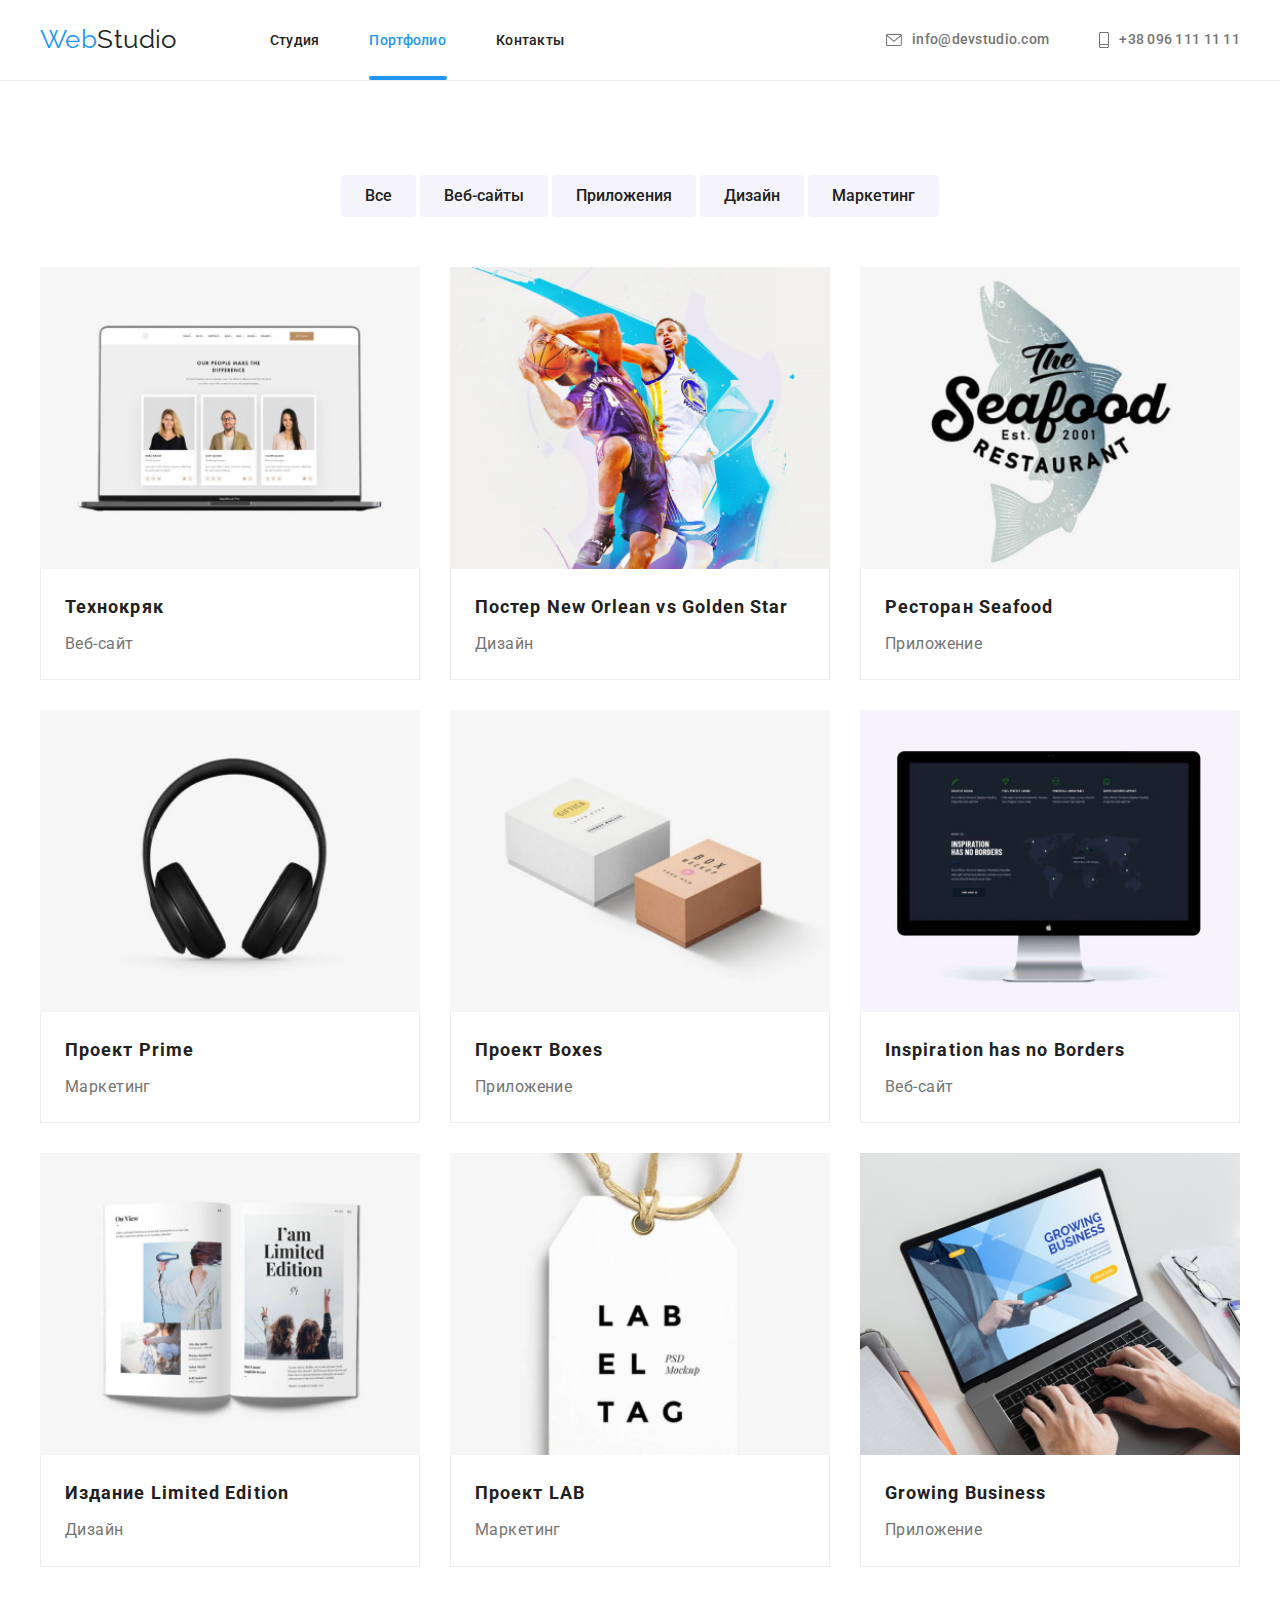
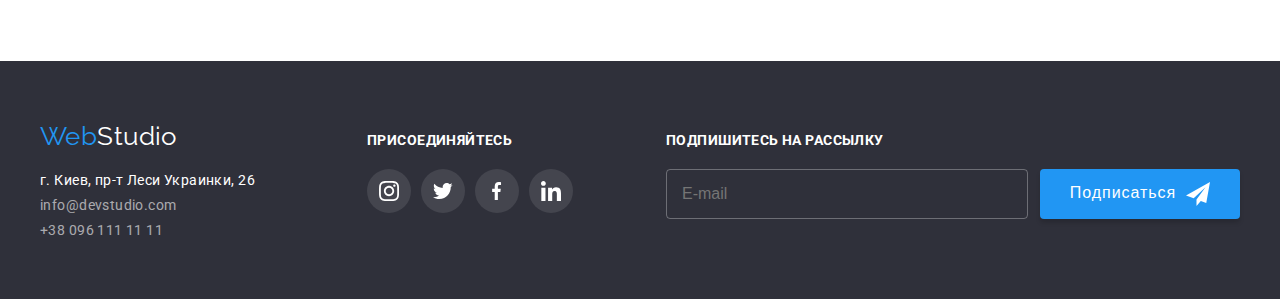
==== commit 0de68e30: "work 7 3.0" ====
--- a/portfolio.html
+++ b/portfolio.html
@@ -195,7 +195,7 @@
                 </address>
             </div>
             <div class="footer-networks">
-                <p class="footer-networks__text">присоединяйтесь</p>
+                <p class="footer-title">присоединяйтесь</p>
                 <ul class="footer-networks__block">
                     <li class="footer-networks__item">
                         <a href="#">
@@ -229,7 +229,7 @@
             </div>
 
             <div class="footer-form">
-                <p class="footer-form__text">Подпишитесь на рассылку</p>
+                <p class="footer-title">Подпишитесь на рассылку</p>
                 <form class="footer-form__wrap">
                 <input type="email" name="mail" class="footer-form__input" id="mail-footer"  placeholder="E-mail">
                 <button class="footer-form__button" type="submit">Подписаться
--- a/css/portfolio.min.css
+++ b/css/portfolio.min.css
@@ -1 +1 @@
-body{font-family:"Roboto",sans-serif;font-size:14px;background-color:var(--fourth-color);color:var(--secondary-color);letter-spacing:.03em;margin:0}h1,h2,h3,ul,p{margin:0}img{display:block;max-width:100%;height:auto}ul{list-style-type:none;padding:0}a{text-decoration:none}label,input{display:block}.header{border-bottom:1px solid #ececec}.container{width:1200px;padding-left:15px;padding-right:15px;margin:0 auto}.menu__link,.content__link{font-weight:500;line-height:1.15px;letter-spacing:.02em;color:var(--secondary-color);text-decoration:none}.section{padding-top:94px;padding-bottom:94px}.рeculiarities__title--hide{font-size:36px;line-height:1.17;text-align:center}.рeculiarities__title--hidden{position:absolute;width:1px;height:1px;margin:-1px;padding:0;overflow:hidden;border:0;clip:rect(0 0 0 0)}.address{margin-top:20px}.container__nav{display:-webkit-box;display:-ms-flexbox;display:flex;-webkit-box-pack:justify;-ms-flex-pack:justify;justify-content:space-between;padding-top:24px;padding-bottom:25px}.nav{display:-webkit-box;display:-ms-flexbox;display:flex}.logo__link{font-family:"Raleway",sans-serif;font-size:26px;line-height:1.2;text-decoration:none;color:#212121}.logo__span{color:#2196f3}.menu{display:-webkit-box;display:-ms-flexbox;display:flex;position:relative;-webkit-box-align:center;-ms-flex-align:center;align-items:center;margin-left:93px}.menu__item{margin-right:50px}.menu__item:last-child{margin-right:0px}.menu-item__studio::after{content:"";display:-webkit-box;display:-ms-flexbox;display:flex;position:absolute;bottom:0;margin-bottom:-25px;width:48px;height:4px;background:#2196f3;border-radius:2px}.menu__item--portfolio::after{content:"";display:-webkit-box;display:-ms-flexbox;display:flex;position:absolute;bottom:0;margin-bottom:-25px;width:78px;height:4px;background:#2196f3;border-radius:2px}.menu .menu__link:hover,.menu .menu__link:focus{color:#2196f3;-webkit-transition:color 250ms cubic-bezier(0.4, 0, 0.2, 1);transition:color 250ms cubic-bezier(0.4, 0, 0.2, 1)}.menu__link--active{color:#2196f3}.content{display:-webkit-box;display:-ms-flexbox;display:flex;-webkit-box-align:center;-ms-flex-align:center;align-items:center}.content__item{display:-webkit-box;display:-ms-flexbox;display:flex;-webkit-box-align:center;-ms-flex-align:center;align-items:center;margin-left:50px}.content__item:first-child{margin-left:0px}.content__icons{margin-right:10px;fill:#757575}.content__icons:hover,.content__icons:focus{-webkit-transition:fill 250ms cubic-bezier(0.4, 0, 0.2, 1);transition:fill 250ms cubic-bezier(0.4, 0, 0.2, 1)}.content__link{color:#757575}.content__item:hover .content__icons,.content__item:focus .content__icons{fill:#2196f3;-webkit-transition:fill 250ms cubic-bezier(0.4, 0, 0.2, 1);transition:fill 250ms cubic-bezier(0.4, 0, 0.2, 1)}.content .content__link:hover,.content .content__link:focus{color:#2196f3;-webkit-transition:color 250ms cubic-bezier(0.4, 0, 0.2, 1);transition:color 250ms cubic-bezier(0.4, 0, 0.2, 1)}.portfolio-btn__group{display:-webkit-box;display:-ms-flexbox;display:flex;-webkit-box-pack:center;-ms-flex-pack:center;justify-content:center;margin-bottom:50px}.portfolio-btn__item:nth-child(2n){margin-left:4px;margin-right:4px}.portfolio-btn__button{font-family:"Roboto",sans-serif;font-weight:500;font-size:16px;line-height:1.6;text-align:center;padding:6px 22px;background:#f5f4fa;color:#212121;border-radius:4px;border-color:rgba(0,0,0,0);cursor:pointer}.portfolio-btn__button:hover,.portfolio-btn__button:focus{color:#fff;background-color:#2196f3;-webkit-transition:background-color,color 250ms cubic-bezier(0.4, 0, 0.2, 1);transition:background-color,color 250ms cubic-bezier(0.4, 0, 0.2, 1)}.gallery{display:-webkit-box;display:-ms-flexbox;display:flex;-ms-flex-wrap:wrap;flex-wrap:wrap;-webkit-box-pack:justify;-ms-flex-pack:justify;justify-content:space-between;margin-left:-30px;margin-top:-30px}.gallery>.gallery__item{position:relative;overflow:hidden;-ms-flex-preferred-size:calc(33.3333333333% - 30px);flex-basis:calc(33.3333333333% - 30px);margin-left:30px;margin-top:30px}.gallery__item:hover .gallery__desc,.gallery__item:focus .gallery__desc{-webkit-transform:translateY(-100%);transform:translateY(-100%);-webkit-transition:-webkit-transform 250ms cubic-bezier(0.4, 0, 0.2, 1);transition:-webkit-transform 250ms cubic-bezier(0.4, 0, 0.2, 1);transition:transform 250ms cubic-bezier(0.4, 0, 0.2, 1);transition:transform 250ms cubic-bezier(0.4, 0, 0.2, 1), -webkit-transform 250ms cubic-bezier(0.4, 0, 0.2, 1)}.gallery__item:hover,.gallery__item:focus{-webkit-box-shadow:0px 1px 1px rgba(0,0,0,.12),0px 4px 4px rgba(0,0,0,.06),1px 4px 6px rgba(0,0,0,.16);box-shadow:0px 1px 1px rgba(0,0,0,.12),0px 4px 4px rgba(0,0,0,.06),1px 4px 6px rgba(0,0,0,.16);-webkit-transition:-webkit-box-shadow 250ms cubic-bezier(0.4, 0, 0.2, 1);transition:-webkit-box-shadow 250ms cubic-bezier(0.4, 0, 0.2, 1);transition:box-shadow 250ms cubic-bezier(0.4, 0, 0.2, 1);transition:box-shadow 250ms cubic-bezier(0.4, 0, 0.2, 1), -webkit-box-shadow 250ms cubic-bezier(0.4, 0, 0.2, 1)}.gallery__link{display:block}.gallery__image{min-width:100%}.gallery__desc{position:absolute;min-width:100%;height:302px;overflow:hidden;background-color:rgba(33,150,243,.9);-webkit-transform:translateY(0%);transform:translateY(0%);-webkit-transition:-webkit-transform 250ms cubic-bezier(0.4, 0, 0.2, 1);transition:-webkit-transform 250ms cubic-bezier(0.4, 0, 0.2, 1);transition:transform 250ms cubic-bezier(0.4, 0, 0.2, 1);transition:transform 250ms cubic-bezier(0.4, 0, 0.2, 1), -webkit-transform 250ms cubic-bezier(0.4, 0, 0.2, 1)}.gallery__paragraph{font-size:18px;line-height:1.5;padding:63px 24px;color:#fff}.gallery__wrap{position:relative;z-index:1;background:#fff;padding:20px 24px;border-bottom:1px solid #eee;border-left:1px solid #eee;border-right:1px solid #eee}.gallery__text{font-size:16px;line-height:1.9;color:#757575}.gallery__title{font-size:18px;line-height:2;letter-spacing:.06em;margin-bottom:4px;color:#212121}.footer{padding-top:60px;padding-bottom:60px;background-color:#2f303a}.footer__container{display:-webkit-box;display:-ms-flexbox;display:flex;-webkit-box-align:baseline;-ms-flex-align:baseline;align-items:baseline}.footer-location{-webkit-box-flex:1;-ms-flex-positive:1;flex-grow:1}.footer-location__link{font-style:normal;line-height:1.17;text-decoration:none;color:rgba(255,255,255,.6)}.footer-location__logo,.footer-location__address{font-style:normal;color:#fff}.footer-location__item{margin-bottom:9px}.footer-location__item:last-child{margin-bottom:0}.footer-networks{margin-left:70px}.footer-networks__block{display:-webkit-box;display:-ms-flexbox;display:flex}.footer-networks__item:last-child{margin-right:0}.footer-networks__icon{position:relative;top:12px;fill:#fff}.footer-networks__text{font-weight:700;font-size:14px;line-height:1.14;letter-spacing:.03em;color:#fff;text-transform:uppercase;margin-bottom:20px}.footer-networks__item{width:44px;height:44px;text-align:center;margin-right:10px;background-color:rgba(255,255,255,.1);border-radius:50%}.footer-networks__item:hover,.footer-networks__item:focus{background-color:#2196f3;-webkit-transition:background-color 250ms cubic-bezier(0.4, 0, 0.2, 1);transition:background-color 250ms cubic-bezier(0.4, 0, 0.2, 1)}.footer-form{margin-left:93px}.footer-form__wrap{display:-webkit-box;display:-ms-flexbox;display:flex}.footer-form__text{font-weight:700;font-size:14px;line-height:1.14;letter-spacing:.03em;color:#fff;text-transform:uppercase;margin-bottom:20px}.footer-form__input{width:343px;height:46px;font-size:16px;line-height:1.2;border:1px solid rgba(255,255,255,.3);color:#fff;border-radius:4px;background:rgba(0,0,0,0);padding-left:15px}.footer-form__label{position:absolute;padding-top:15px;padding-left:16px;font-size:16px;line-height:1.2;color:rgba(255,255,255,.6)}.footer-form__button{display:-webkit-inline-box;display:-ms-inline-flexbox;display:inline-flex;-webkit-box-pack:center;-ms-flex-pack:center;justify-content:center;min-width:200px;min-height:50px;font-size:16px;line-height:1.8;-webkit-box-align:center;-ms-flex-align:center;align-items:center;text-align:center;letter-spacing:.06em;color:#fff;-webkit-box-shadow:0px 4px 4px rgba(0,0,0,.15);box-shadow:0px 4px 4px rgba(0,0,0,.15);border:0px;border-radius:4px;background:#2196f3;margin-left:12px;cursor:pointer}.footer-form__span{width:24px;height:24px;margin-left:10px}.footer-form__button:hover,.footer-form__button:focus{background-color:#188ce8;-webkit-transition:background-color 250ms cubic-bezier(0.4, 0, 0.2, 1);transition:background-color 250ms cubic-bezier(0.4, 0, 0.2, 1)}/*# sourceMappingURL=portfolio.min.css.map */+body{font-family:"Roboto",sans-serif;font-size:14px;background-color:var(--fourth-color);color:var(--secondary-color);letter-spacing:.03em;margin:0}h1,h2,h3,ul,p{margin:0}img{display:block;max-width:100%;height:auto}ul{list-style-type:none;padding:0}a{text-decoration:none}label,input{display:block}.header{border-bottom:1px solid #ececec}.container{width:1200px;padding-left:15px;padding-right:15px;margin:0 auto}.menu__link,.content__link{font-weight:500;line-height:1.15px;letter-spacing:.02em;color:#212121;text-decoration:none}.section{padding-top:94px;padding-bottom:94px}.general-title{font-size:36px;line-height:1.17;text-align:center;margin-bottom:50px}.рeculiarities__title--hide{font-size:36px;line-height:1.17;text-align:center}.рeculiarities__title--hidden{position:absolute;width:1px;height:1px;margin:-1px;padding:0;overflow:hidden;border:0;clip:rect(0 0 0 0)}.footer-title{font-weight:700;font-size:14px;line-height:1.14;letter-spacing:.03em;color:#fff;text-transform:uppercase;margin-bottom:20px}.address{margin-top:20px}.container__nav{display:-webkit-box;display:-ms-flexbox;display:flex;-webkit-box-pack:justify;-ms-flex-pack:justify;justify-content:space-between;padding-top:24px;padding-bottom:25px}.nav{display:-webkit-box;display:-ms-flexbox;display:flex}.logo__link{font-family:"Raleway",sans-serif;font-size:26px;line-height:1.2;text-decoration:none;color:#212121}.logo__span{color:#2196f3}.menu{display:-webkit-box;display:-ms-flexbox;display:flex;position:relative;-webkit-box-align:center;-ms-flex-align:center;align-items:center;margin-left:93px}.menu__item{margin-right:50px}.menu__item:last-child{margin-right:0px}.menu-item__studio::after{content:"";display:-webkit-box;display:-ms-flexbox;display:flex;position:absolute;bottom:0;margin-bottom:-25px;width:48px;height:4px;background:#2196f3;border-radius:2px}.menu__item--portfolio::after{content:"";display:-webkit-box;display:-ms-flexbox;display:flex;position:absolute;bottom:0;margin-bottom:-25px;width:78px;height:4px;background:#2196f3;border-radius:2px}.menu .menu__link:hover,.menu .menu__link:focus{color:#2196f3;-webkit-transition:color 250ms cubic-bezier(0.4, 0, 0.2, 1);transition:color 250ms cubic-bezier(0.4, 0, 0.2, 1)}.menu__link--active{color:#2196f3}.content{display:-webkit-box;display:-ms-flexbox;display:flex;-webkit-box-align:center;-ms-flex-align:center;align-items:center}.content__item{display:-webkit-box;display:-ms-flexbox;display:flex;-webkit-box-align:center;-ms-flex-align:center;align-items:center;margin-left:50px}.content__item:first-child{margin-left:0px}.content__icons{margin-right:10px;fill:#757575}.content__icons__icons:hover,.content__icons__icons:focus{-webkit-transition:fill 250ms cubic-bezier(0.4, 0, 0.2, 1);transition:fill 250ms cubic-bezier(0.4, 0, 0.2, 1)}.content__link{color:#757575}.content .content__link:hover,.content .content__link:focus{color:#2196f3;-webkit-transition:color 250ms cubic-bezier(0.4, 0, 0.2, 1);transition:color 250ms cubic-bezier(0.4, 0, 0.2, 1)}.content__item:hover .content__icons,.content__item:focus .content__icons{fill:#2196f3;-webkit-transition:fill 250ms cubic-bezier(0.4, 0, 0.2, 1);transition:fill 250ms cubic-bezier(0.4, 0, 0.2, 1)}.portfolio-btn__group{display:-webkit-box;display:-ms-flexbox;display:flex;-webkit-box-pack:center;-ms-flex-pack:center;justify-content:center;margin-bottom:50px}.portfolio-btn__item:nth-child(2n){margin-left:4px;margin-right:4px}.portfolio-btn__button{font-family:"Roboto",sans-serif;font-weight:500;font-size:16px;line-height:1.6;text-align:center;padding:6px 22px;background:#f5f4fa;color:#212121;border-radius:4px;border-color:rgba(0,0,0,0);cursor:pointer}.portfolio-btn__button:hover,.portfolio-btn__button:focus{color:#fff;background-color:#2196f3;-webkit-transition:background-color,color 250ms cubic-bezier(0.4, 0, 0.2, 1);transition:background-color,color 250ms cubic-bezier(0.4, 0, 0.2, 1)}.gallery{display:-webkit-box;display:-ms-flexbox;display:flex;-ms-flex-wrap:wrap;flex-wrap:wrap;-webkit-box-pack:justify;-ms-flex-pack:justify;justify-content:space-between;margin-left:-30px;margin-top:-30px}.gallery>.gallery__item{position:relative;overflow:hidden;-ms-flex-preferred-size:calc(33.3333333333% - 30px);flex-basis:calc(33.3333333333% - 30px);margin-left:30px;margin-top:30px}.gallery__item:hover .gallery__desc,.gallery__item:focus .gallery__desc{-webkit-transform:translateY(-100%);transform:translateY(-100%);-webkit-transition:-webkit-transform 250ms cubic-bezier(0.4, 0, 0.2, 1);transition:-webkit-transform 250ms cubic-bezier(0.4, 0, 0.2, 1);transition:transform 250ms cubic-bezier(0.4, 0, 0.2, 1);transition:transform 250ms cubic-bezier(0.4, 0, 0.2, 1), -webkit-transform 250ms cubic-bezier(0.4, 0, 0.2, 1)}.gallery__item:hover,.gallery__item:focus{-webkit-box-shadow:0px 1px 1px rgba(0,0,0,.12),0px 4px 4px rgba(0,0,0,.06),1px 4px 6px rgba(0,0,0,.16);box-shadow:0px 1px 1px rgba(0,0,0,.12),0px 4px 4px rgba(0,0,0,.06),1px 4px 6px rgba(0,0,0,.16);-webkit-transition:-webkit-box-shadow 250ms cubic-bezier(0.4, 0, 0.2, 1);transition:-webkit-box-shadow 250ms cubic-bezier(0.4, 0, 0.2, 1);transition:box-shadow 250ms cubic-bezier(0.4, 0, 0.2, 1);transition:box-shadow 250ms cubic-bezier(0.4, 0, 0.2, 1), -webkit-box-shadow 250ms cubic-bezier(0.4, 0, 0.2, 1)}.gallery__link{display:block}.gallery__image{min-width:100%}.gallery__desc{position:absolute;min-width:100%;height:302px;overflow:hidden;background-color:rgba(33,150,243,.9);-webkit-transform:translateY(0%);transform:translateY(0%);-webkit-transition:-webkit-transform 250ms cubic-bezier(0.4, 0, 0.2, 1);transition:-webkit-transform 250ms cubic-bezier(0.4, 0, 0.2, 1);transition:transform 250ms cubic-bezier(0.4, 0, 0.2, 1);transition:transform 250ms cubic-bezier(0.4, 0, 0.2, 1), -webkit-transform 250ms cubic-bezier(0.4, 0, 0.2, 1)}.gallery__paragraph{font-size:18px;line-height:1.5;padding:63px 24px;color:#fff}.gallery__wrap{position:relative;z-index:1;background:#fff;padding:20px 24px;border-bottom:1px solid #eee;border-left:1px solid #eee;border-right:1px solid #eee}.gallery__text{font-size:16px;line-height:1.9;color:#757575}.gallery__title{font-size:18px;line-height:2;letter-spacing:.06em;margin-bottom:4px;color:#212121}.footer{padding-top:60px;padding-bottom:60px;background-color:#2f303a}.footer__container{display:-webkit-box;display:-ms-flexbox;display:flex;-webkit-box-align:baseline;-ms-flex-align:baseline;align-items:baseline}.footer-location{-webkit-box-flex:1;-ms-flex-positive:1;flex-grow:1}.footer-location__link{font-style:normal;line-height:1.17;text-decoration:none;color:rgba(255,255,255,.6)}.footer-location__logo,.footer-location__address{font-style:normal;color:#fff}.footer-location__item{margin-bottom:9px}.footer-location__item:last-child{margin-bottom:0}.footer-networks{margin-left:70px}.footer-networks__block{display:-webkit-box;display:-ms-flexbox;display:flex}.footer-networks__item:last-child{margin-right:0}.footer-networks__item{width:44px;height:44px;text-align:center;margin-right:10px;background-color:rgba(255,255,255,.1);border-radius:50%}.footer-networks__item:hover,.footer-networks__item:focus{background-color:#2196f3;-webkit-transition:background-color 250ms cubic-bezier(0.4, 0, 0.2, 1);transition:background-color 250ms cubic-bezier(0.4, 0, 0.2, 1)}.footer-networks__icon{position:relative;top:12px;fill:#fff}.footer-form{margin-left:93px}.footer-form__wrap{display:-webkit-box;display:-ms-flexbox;display:flex}.footer-form__input{width:343px;height:46px;font-size:16px;line-height:1.2;border:1px solid rgba(255,255,255,.3);color:#fff;border-radius:4px;background:rgba(0,0,0,0);padding-left:15px}.footer-form__button{min-width:200px;min-height:50px;-webkit-box-align:center;-ms-flex-align:center;align-items:center;text-align:center;letter-spacing:.06em;color:#fff;background:#2196f3;-webkit-box-shadow:0px 4px 4px rgba(0,0,0,.15);box-shadow:0px 4px 4px rgba(0,0,0,.15);border-radius:4px;cursor:pointer;display:-webkit-inline-box;display:-ms-inline-flexbox;display:inline-flex;-webkit-box-pack:center;-ms-flex-pack:center;justify-content:center;font-size:16px;line-height:1.8;border:0px;background-color:#2196f3;margin-left:12px}.footer-form__button:hover,.footer-form__button:focus{background-color:#188ce8;-webkit-transition:background-color 250ms cubic-bezier(0.4, 0, 0.2, 1);transition:background-color 250ms cubic-bezier(0.4, 0, 0.2, 1)}.footer-form__span{width:24px;height:24px;margin-left:10px}/*# sourceMappingURL=portfolio.min.css.map */